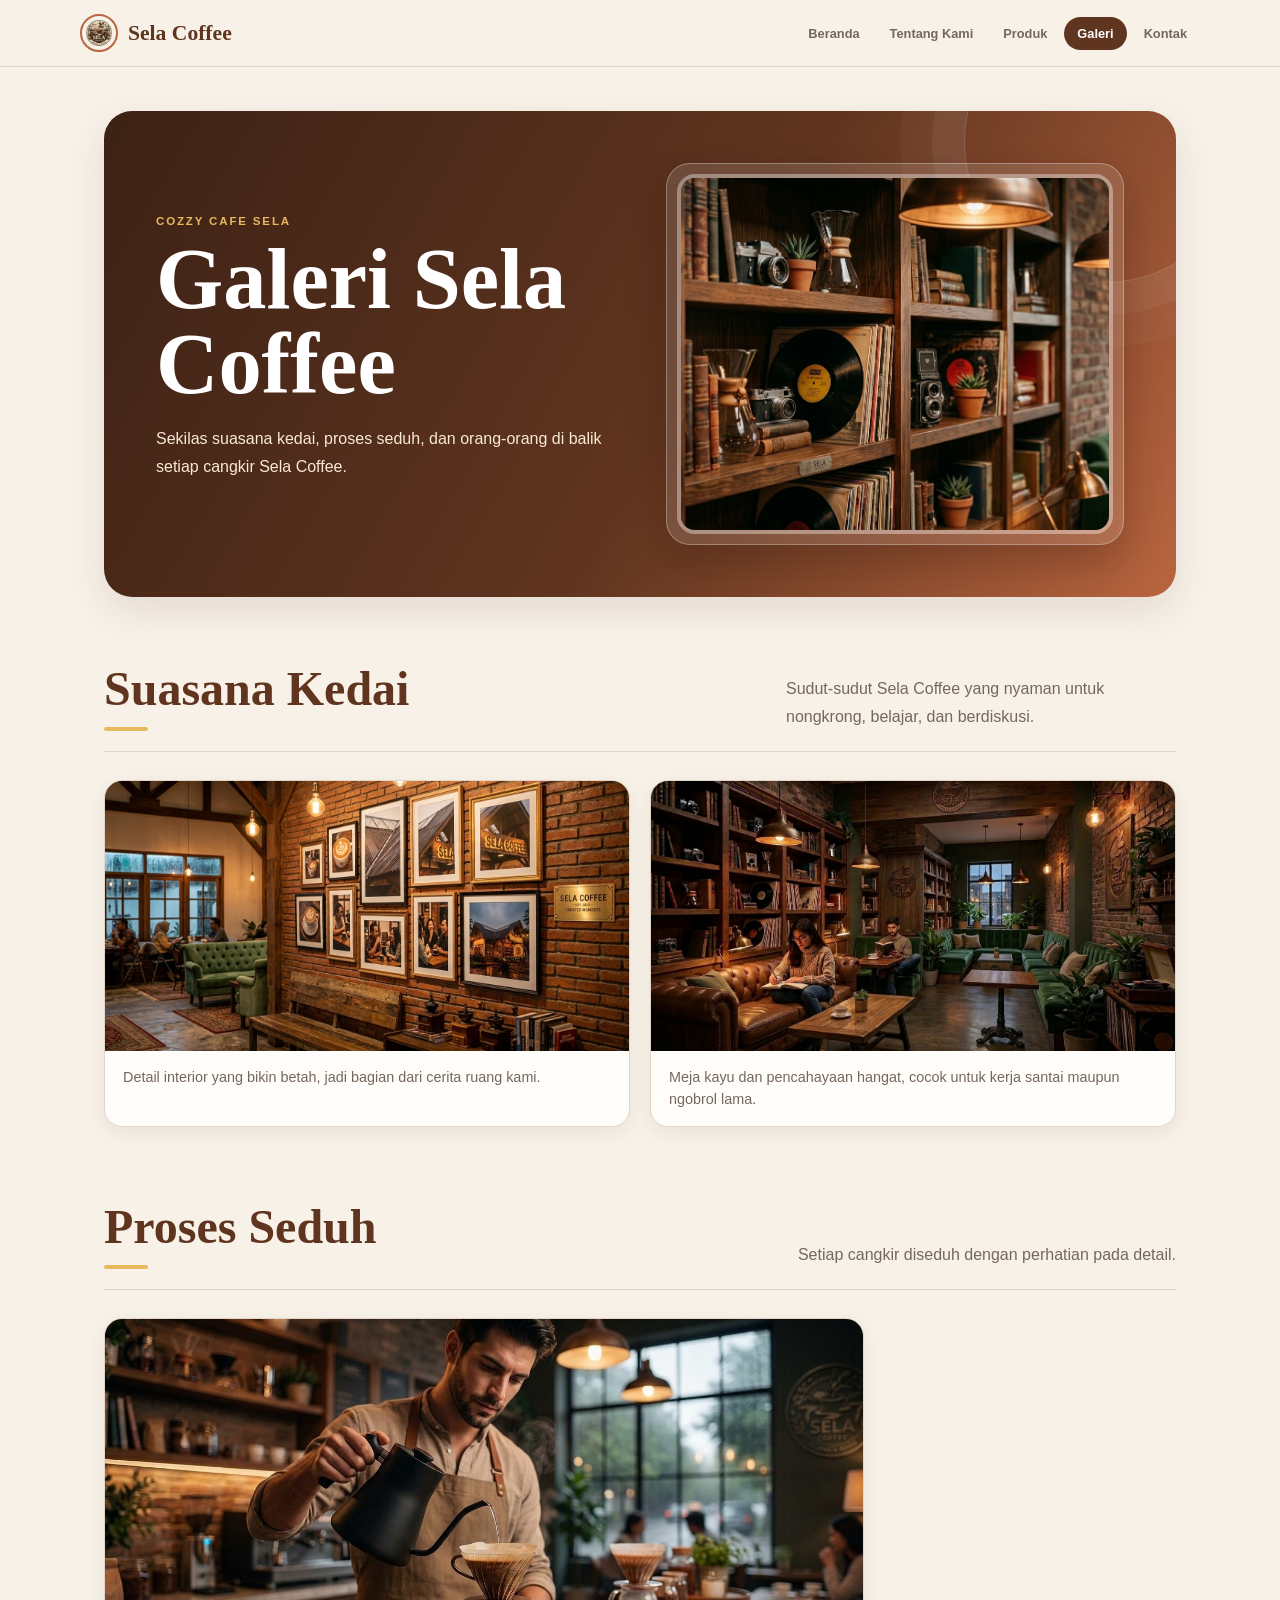
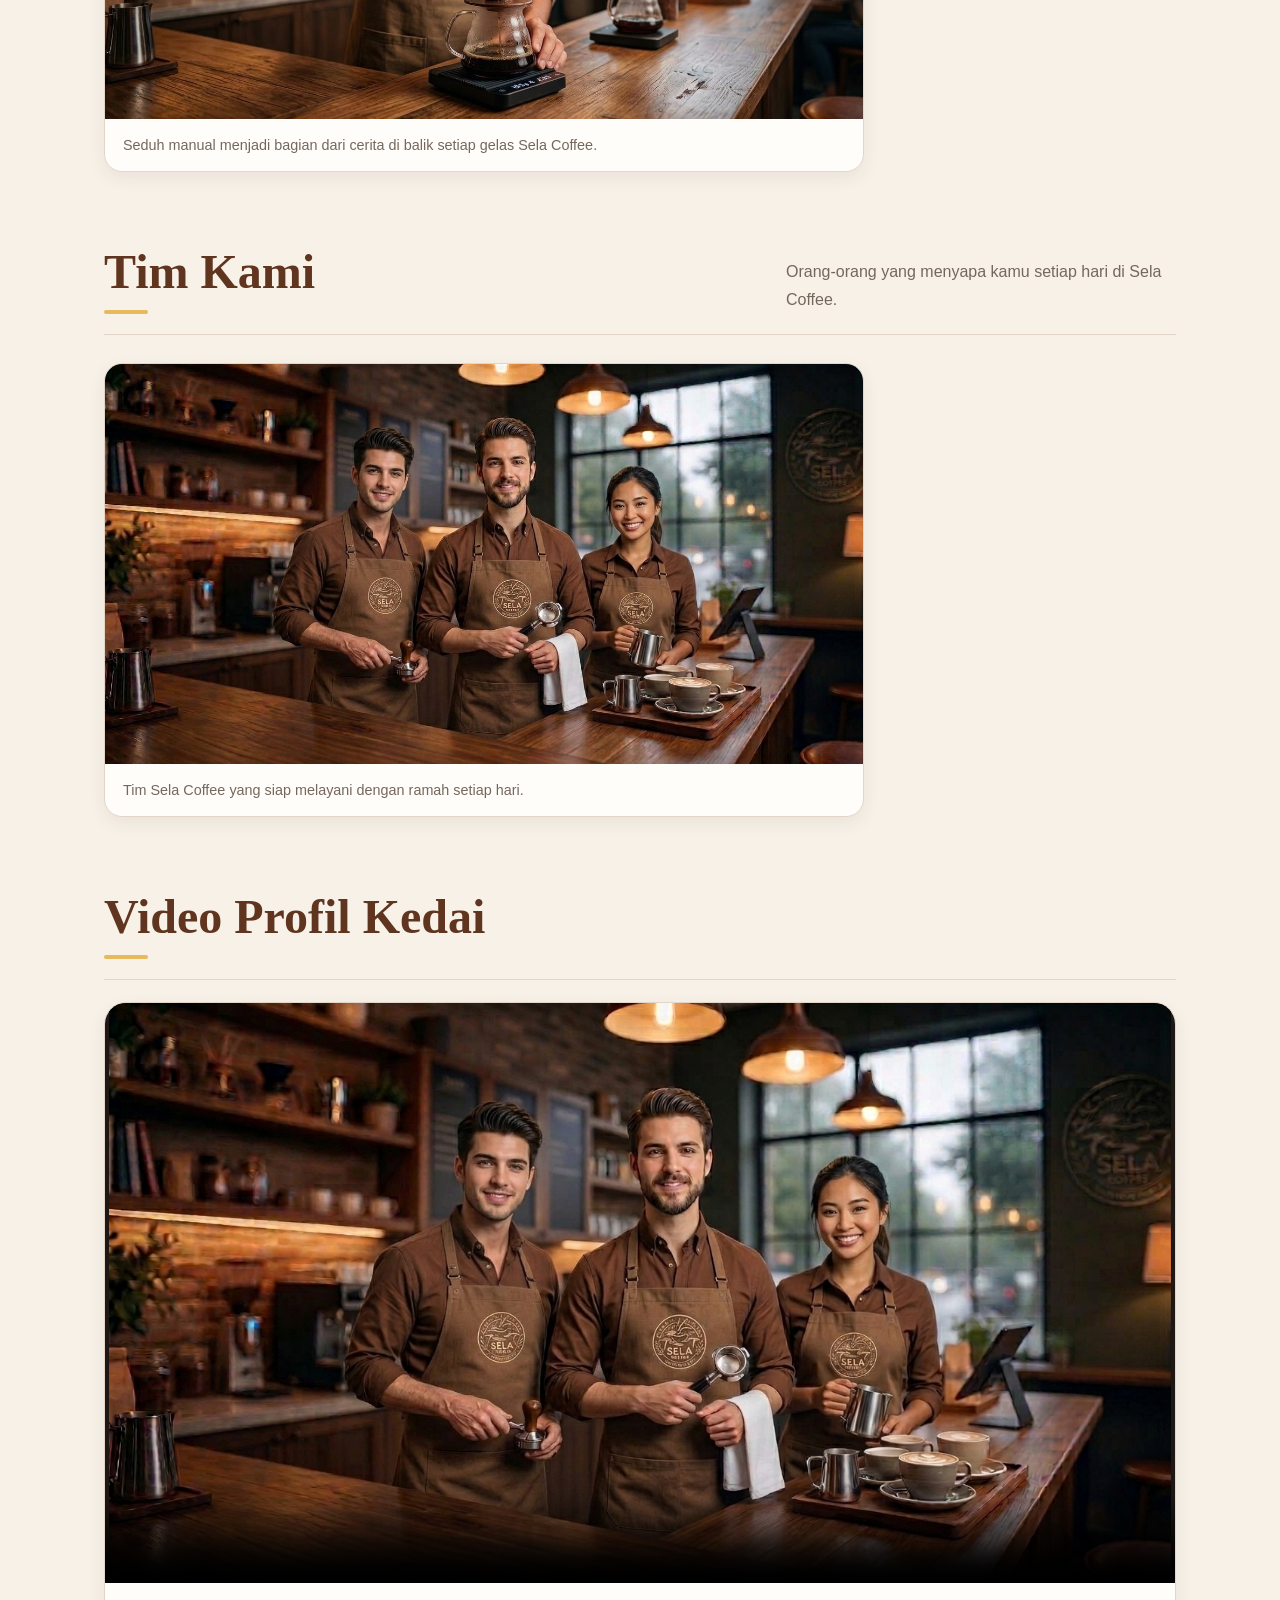
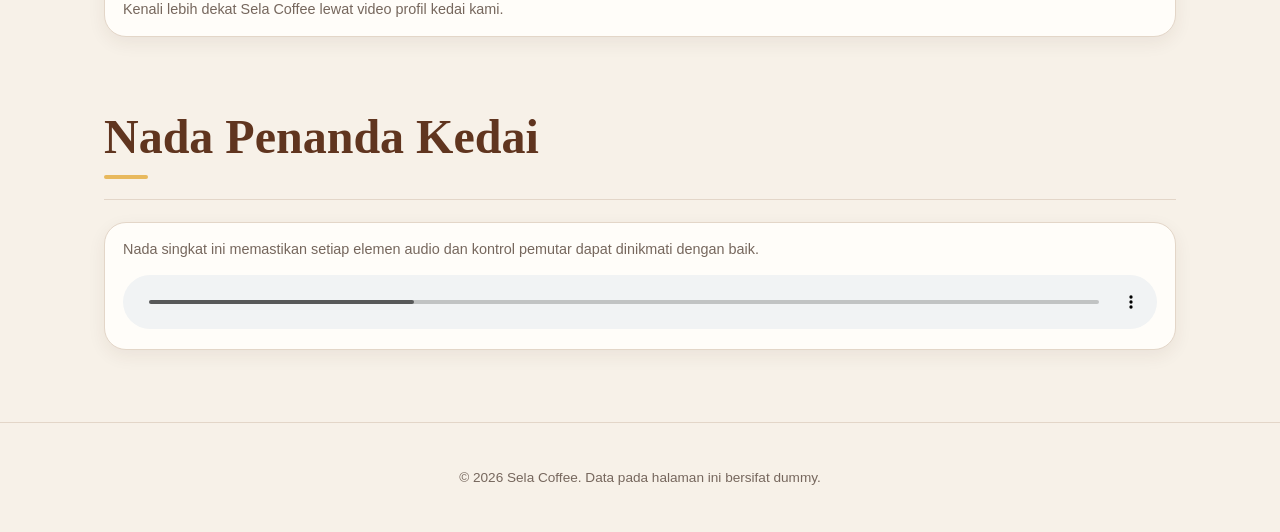
==== galeri.html @ e1cc1a6f "feat p03: Penambahan navigasi galeri, produk, pembenahan layout dan media" ====
<!doctype html>
<html lang="id">
  <head>
    <meta charset="utf-8" />
    <meta name="viewport" content="width=device-width, initial-scale=1" />
    <title>Galeri Sela Coffee - Website UMKM</title>
    <link rel="stylesheet" href="css/style.css" />
  </head>
  <body>
    <a class="skip-link" href="#konten">Lewati ke konten utama</a>
    <header class="site-header">
      <nav class="nav" aria-label="Navigasi utama">
        <a class="brand" href="index.html">
          <img class="brand-mark" src="asset/gambar/LogoSela.png" alt="Logo Sela Coffee" width="34" height="34" />
          Sela Coffee
        </a>
        <ul class="nav-list">
          <li><a href="index.html">Beranda</a></li>
          <li><a href="tentang.html">Tentang Kami</a></li>
          <li><a href="produk.html">Produk</a></li>
          <li><a class="active" aria-current="page" href="galeri.html">Galeri</a></li>
          <li><a href="index.html#kontak">Kontak</a></li>
        </ul>
      </nav>
    </header>

    <main id="konten" class="page">
      <section class="about-hero gallery-hero" aria-labelledby="galeri-hero-title">
        <div class="about-copy">
          <span class="eyebrow">Cozzy Cafe Sela</span>
          <h1 id="galeri-hero-title">Galeri Sela Coffee</h1>
          <p class="about-desc">
            Sekilas suasana kedai, proses seduh, dan orang-orang di balik setiap cangkir Sela Coffee.
          </p>
        </div>
        <div class="about-img-wrapper">
          <img src="asset/gambar/foto rak.jpg" alt="Rak buku dengan potret aesthetic di sudut kedai Sela Coffee" class="about-img" />
        </div>
      </section>

      <section class="section gallery-section" aria-labelledby="suasana-title">
        <div class="section-head">
          <h2 id="suasana-title">Suasana Kedai</h2>
          <p>Sudut-sudut Sela Coffee yang nyaman untuk nongkrong, belajar, dan berdiskusi.</p>
        </div>
        <div class="gallery-grid">
          <figure class="media-card">
            <img src="asset/gambar/hiasann dinding.jpg" alt="Hiasan dinding di area duduk Sela Coffee" />
            <figcaption>Detail interior yang bikin betah, jadi bagian dari cerita ruang kami.</figcaption>
          </figure>
          <figure class="media-card">
            <img src="asset/gambar/suasana1.jpg" alt="Suasana interior kedai Sela Coffee dengan meja kayu dan pencahayaan hangat" />
            <figcaption>Meja kayu dan pencahayaan hangat, cocok untuk kerja santai maupun ngobrol lama.</figcaption>
          </figure>
        </div>
      </section>

      <section class="section gallery-section" aria-labelledby="proses-title">
        <div class="section-head">
          <h2 id="proses-title">Proses Seduh</h2>
          <p>Setiap cangkir diseduh dengan perhatian pada detail.</p>
        </div>
        <div class="gallery-grid single-feature">
          <figure class="media-card">
            <img src="asset/gambar/foto seduh.jpg" alt="Barista menuang air panas ke dripper kopi" />
            <figcaption>Seduh manual menjadi bagian dari cerita di balik setiap gelas Sela Coffee.</figcaption>
          </figure>
        </div>
      </section>

      <section class="section gallery-section" aria-labelledby="tim-title">
        <div class="section-head">
          <h2 id="tim-title">Tim Kami</h2>
          <p>Orang-orang yang menyapa kamu setiap hari di Sela Coffee.</p>
        </div>
        <div class="gallery-grid single-feature">
          <figure class="media-card">
            <img src="asset/gambar/crew.jpg" alt="Tim barista dan staf Sela Coffee berfoto bersama di depan kedai" />
            <figcaption>Tim Sela Coffee yang siap melayani dengan ramah setiap hari.</figcaption>
          </figure>
        </div>
      </section>

      <section class="section gallery-section media-section" aria-labelledby="video-title">
        <div class="section-head">
          <h2 id="video-title">Video Profil Kedai</h2>
        </div>
        <div class="video-wrap">
          <video controls poster="asset/gambar/crew.jpg" aria-describedby="video-note">
            <source src="asset/video/sela-video.mp4" type="video/mp4" />
            Browser Anda tidak mendukung pemutar video. Silakan unduh video profil kedai melalui tautan WhatsApp kami.
          </video>
          <p id="video-note" class="video-caption">Kenali lebih dekat Sela Coffee lewat video profil kedai kami.</p>
        </div>
      </section>

      <section class="section gallery-section media-section" aria-labelledby="audio-title">
        <div class="section-head">
          <h2 id="audio-title">Nada Penanda Kedai</h2>
        </div>
        <div class="video-wrap">
          <p id="audio-note" class="video-caption audio-caption">
            Nada singkat ini memastikan setiap elemen audio dan kontrol pemutar dapat dinikmati dengan baik.
          </p>
          <audio controls aria-describedby="audio-note" class="audio-player" src="asset/audio/sela-coffee.mp3">
            Browser Anda tidak mendukung pemutar audio.
          </audio>
        </div>
      </section>
    </main>

    <footer class="site-footer">
      <p>&copy; 2026 Sela Coffee. Data pada halaman ini bersifat dummy.</p>
    </footer>

    <script src="js/script.js"></script>
  </body>
</html>
---- css/style.css ----
/* Sela Coffee - visual system */
* { box-sizing: border-box; }

:root {
  --ink: #2c211b;
  --muted: #76675d;
  --paper: #f7f1e8;
  --paper-deep: #ede1d2;
  --surface: #fffdf9;
  --coffee: #60351f;
  --coffee-dark: #3c2115;
  --terracotta: #b9653f;
  --gold: #e8b95d;
  --line: #e3d6c8;
  --shadow: 0 14px 36px rgba(75, 43, 25, .1);
  --shadow-soft: 0 6px 18px rgba(75, 43, 25, .07);
  --serif: Georgia, "Times New Roman", serif;
  --sans: "Trebuchet MS", Arial, sans-serif;
  --radius: 18px;
}

html { scroll-behavior: smooth; }
body { margin: 0; color: var(--ink); background: var(--paper); font-family: var(--serif); }
img, video { display: block; max-width: 100%; height: auto; }
a { color: inherit; }

.skip-link { position: absolute; top: -60px; left: 16px; z-index: 100; padding: 12px 18px; color: #fff; background: var(--coffee-dark); border-radius: 8px; font: 700 .85rem var(--sans); text-decoration: none; }
.skip-link:focus { top: 16px; }
a:focus-visible, button:focus-visible { outline: 3px solid var(--gold); outline-offset: 3px; }

.site-header { position: sticky; top: 0; z-index: 50; padding: 14px 32px; background: rgba(247, 241, 232, .92); border-bottom: 1px solid var(--line); backdrop-filter: blur(12px); }
.nav { display: flex; align-items: center; justify-content: space-between; gap: 24px; max-width: 1120px; margin: auto; }
.brand { display: flex; align-items: center; gap: 10px; color: var(--coffee); font: 700 1.35rem var(--serif); text-decoration: none; }
.brand-mark { width: 38px; height: 38px; object-fit: cover; border: 2px solid var(--terracotta); border-radius: 50%; }
.nav ul { display: flex; flex-wrap: wrap; gap: 4px; margin: 0; padding: 0; list-style: none; }
.nav a:not(.brand) { display: inline-block; padding: 9px 13px; color: var(--muted); border-radius: 999px; font: 700 .8rem var(--sans); text-decoration: none; transition: .2s ease; }
.nav a:not(.brand):hover, .nav a:not(.brand)[aria-current="page"], .nav a:not(.brand).active { color: #fff; background: var(--coffee); }

main, .page { max-width: 1120px; margin: auto; padding: 28px 24px 72px; }
.hero { display: grid; grid-template-columns: minmax(0, .9fr) minmax(360px, 1.1fr); grid-template-rows: auto auto auto auto; column-gap: 48px; align-items: center; position: relative; overflow: hidden; padding: 58px 64px; color: #fff; background: linear-gradient(120deg, var(--coffee-dark), var(--coffee) 55%, var(--terracotta)); border-radius: 0 0 28px 28px; box-shadow: var(--shadow); }
.hero::after { content: ""; position: absolute; right: -80px; bottom: -130px; width: 340px; height: 340px; border: 1px solid rgba(255,255,255,.18); border-radius: 50%; box-shadow: 0 0 0 38px rgba(255,255,255,.04), 0 0 0 76px rgba(255,255,255,.03); }
.hero > * { position: relative; z-index: 1; }
.hero .eyebrow { grid-column: 1; grid-row: 1; }
.hero h1 { grid-column: 1; grid-row: 2; }
.hero > p:not(.eyebrow) { grid-column: 1; grid-row: 3; }
.hero > button { grid-column: 1; grid-row: 4; justify-self: start; }
.hero .about-img-wrapper { grid-column: 2; grid-row: 1 / span 4; margin: 0; padding: 10px; background: rgba(255,255,255,.13); border: 1px solid rgba(255,255,255,.3); border-radius: 24px; box-shadow: 0 18px 38px rgba(35, 17, 9, .22); transform: rotate(1.5deg); }
.hero h1, .page h1 { margin: 8px 0 18px; font-size: clamp(2.8rem, 7vw, 5.4rem); line-height: .98; }
.hero p:not(.eyebrow) { max-width: 510px; margin: 0 0 28px; color: #f9e9d5; font: 1.08rem/1.65 var(--sans); }
.eyebrow { margin: 0 0 10px; color: var(--gold); letter-spacing: .16em; text-transform: uppercase; font: 700 .72rem var(--sans); }
.eyebrow.dark { color: var(--terracotta); }
button { padding: 12px 19px; color: var(--coffee-dark); background: var(--gold); border: 0; border-radius: 999px; font: 700 .85rem var(--sans); cursor: pointer; transition: transform .2s, box-shadow .2s; }
button:hover { transform: translateY(-2px); box-shadow: 0 8px 18px rgba(232,185,93,.3); }
.about-img-wrapper { margin-top: 34px; }
.about-img { width: min(100%, 620px); height: 310px; object-fit: cover; border: 4px solid rgba(255,255,255,.35); border-radius: var(--radius); box-shadow: var(--shadow); }

.about-hero { display: grid; grid-template-columns: 1fr 1fr; align-items: center; gap: 52px; padding: 44px 0 58px; border-bottom: 1px solid var(--line); }
.about-hero h1 { color: var(--coffee); }
.about-desc, .section-head p { max-width: 62ch; color: var(--muted); font: 1rem/1.75 var(--sans); }
.about-hero .about-img-wrapper { margin: 0; }
.about-hero .about-img { width: 100%; height: 360px; }
.story-hero, .gallery-hero { position: relative; overflow: hidden; margin-top: 16px; padding: 52px; color: #fff; background: linear-gradient(120deg, var(--coffee-dark), var(--coffee) 55%, var(--terracotta)); border: 0; border-radius: 28px; box-shadow: var(--shadow); }
.story-hero::before, .gallery-hero::before { content: ""; position: absolute; top: -110px; right: -70px; width: 280px; height: 280px; border: 1px solid rgba(255,255,255,.18); border-radius: 50%; box-shadow: 0 0 0 32px rgba(255,255,255,.05), 0 0 0 64px rgba(255,255,255,.03); }
.story-hero > *, .gallery-hero > * { position: relative; z-index: 1; }
.story-hero h1, .gallery-hero h1 { color: #fff; }
.story-hero .about-desc, .gallery-hero .about-desc { color: #f9e9d5; }
.story-hero .about-img-wrapper, .gallery-hero .about-img-wrapper { padding: 10px; background: rgba(255,255,255,.13); border: 1px solid rgba(255,255,255,.3); border-radius: 24px; box-shadow: 0 18px 38px rgba(35, 17, 9, .22); }
.story-hero .about-img, .gallery-hero .about-img { border: 4px solid rgba(255,255,255,.35); }
.values-section { padding-top: 68px; }
.values-section .section-head { align-items: end; padding-bottom: 22px; border-bottom: 1px solid var(--line); }
.values-section .section-head h2 { max-width: 360px; }
.value-item { min-height: 218px; }

.section { padding: 64px 0 0; }
.section-head, .heading { display: flex; align-items: end; justify-content: space-between; gap: 30px; margin-bottom: 28px; }
.section-head h2, .heading h2, #profil-title { margin: 0; color: var(--coffee); font-size: clamp(2rem, 4vw, 3rem); line-height: 1; }
.section-head p, .intro { max-width: 390px; margin: 0; }
.values-grid, .contact-grid, .gallery-grid, .products, .product-grid, .menu-grid { display: grid; grid-template-columns: repeat(3, 1fr); gap: 20px; }
.value-item, .contact-item { padding: 26px; background: var(--surface); border: 1px solid var(--line); border-radius: var(--radius); box-shadow: var(--shadow-soft); }
.value-icon { width: 40px; height: 40px; margin-bottom: 15px; color: var(--terracotta); }
.value-item h3, .contact-item h3 { margin: 0 0 9px; color: var(--coffee); font-size: 1.15rem; }
.value-item p, .contact-item p { margin: 0; color: var(--muted); font: .9rem/1.6 var(--sans); }

#profil { display: grid; grid-template-columns: minmax(370px, 50%) 1fr; grid-template-rows: auto auto 1fr; gap: 22px 48px; align-items: start; padding: 82px 0 0; }
#profil-title { grid-column: 2; grid-row: 1; }
#profil .profile-image { grid-column: 1; grid-row: 1 / span 3; width: 100%; height: 500px; min-height: 0; object-fit: cover; border: 8px solid var(--surface); border-radius: 24px; box-shadow: var(--shadow); }
#profil > p { grid-column: 2; grid-row: 2; margin: 0; color: var(--muted); font: 1rem/1.75 var(--sans); }
#profil > ul { display: grid; gap: 10px; grid-column: 2; grid-row: 3; margin: 4px 0 0; padding: 0; list-style: none; }
#profil > ul li, .category-list li { padding: 14px 16px; color: var(--ink); background: var(--surface); border: 1px solid var(--line); border-radius: 12px; font: .9rem/1.5 var(--sans); }

.filters { display: flex; gap: 10px; margin-bottom: 22px; }
.filter { color: var(--muted); background: transparent; border: 1px solid var(--line); }
.filter:hover, .filter.active { color: #fff; background: var(--coffee); box-shadow: none; }
.menu-grid { grid-template-columns: repeat(4, 1fr); }
.card, .product-card, .media-card { overflow: hidden; margin: 0; background: var(--surface); border: 1px solid var(--line); border-radius: var(--radius); box-shadow: var(--shadow-soft); transition: transform .2s, box-shadow .2s; }
.card:hover, .product-card:hover, .media-card:hover { transform: translateY(-5px); box-shadow: var(--shadow); }
.card.is-hidden { display: none; }
.pic { position: relative; height: 190px; overflow: hidden; }
.pic img, .product-card img { width: 100%; height: 100%; object-fit: cover; }
.badge { position: absolute; top: 12px; left: 12px; z-index: 1; padding: 6px 9px; color: #fff; background: var(--terracotta); border-radius: 999px; font: 700 .68rem var(--sans); }
.card-body, .product-card figcaption { padding: 18px; }
.card-body { display: flex; flex-direction: column; justify-content: space-between; min-height: 138px; }
.card-body h3, .product-card h3 { margin: 0 0 7px; color: var(--coffee); font-size: 1.1rem; }
.card-body p, .product-card p { margin: 0; color: var(--muted); font: .83rem/1.5 var(--sans); }
.card-body b, .price, .price-cell { display: inline-block; margin-top: 16px; color: var(--terracotta); font: 700 .9rem var(--sans); }
.products, .product-grid { grid-template-columns: repeat(4, 1fr); }
.product-card img { height: 220px; }
.product-header { display: flex; align-items: baseline; justify-content: space-between; gap: 10px; }
.product-header .price { margin-top: 0; white-space: nowrap; }
.category-list { display: grid; gap: 12px; max-width: 700px; margin: 0; padding: 0; list-style: none; }
.menu-intro { align-items: stretch; }
.menu-intro .about-copy { display: flex; flex-direction: column; justify-content: center; }
.category-cards { display: grid; grid-template-columns: repeat(2, 1fr); gap: 16px; }
.category-card { overflow: hidden; margin: 0; background: var(--surface); border: 1px solid var(--line); border-radius: var(--radius); box-shadow: var(--shadow-soft); }
.category-card img { width: 100%; height: 150px; object-fit: cover; }
.category-card figcaption { padding: 15px 16px 17px; }
.category-card h3 { margin: 0 0 5px; color: var(--coffee); font-size: 1.05rem; }
.category-card p { margin: 0; color: var(--muted); font: .8rem/1.5 var(--sans); }

.contact-grid { margin-bottom: 40px; }
.contact-item a { color: var(--terracotta); font-weight: 700; text-decoration: none; border-bottom: 2px solid var(--gold); }
.aside-note { margin: 52px 0 0; padding: 28px 32px; background: var(--paper-deep); border-left: 5px solid var(--terracotta); border-radius: 0 var(--radius) var(--radius) 0; }
.aside-note h2 { margin: 0 0 9px; color: var(--coffee); font-size: 1.5rem; }
.aside-note p { margin: 0; color: var(--muted); font: 1rem/1.7 var(--sans); }

.table-wrap, .price-table-wrap { overflow-x: auto; border: 1px solid var(--line); border-radius: var(--radius); box-shadow: var(--shadow-soft); }
table { width: 100%; border-collapse: collapse; background: var(--surface); font: .9rem/1.5 var(--sans); }
caption { padding: 15px 18px; color: var(--muted); font-weight: 700; text-align: left; }
th, td { padding: 14px 18px; text-align: left; border-bottom: 1px solid var(--line); }
thead th { color: #fff; background: var(--coffee); }
tbody tr:last-child th, tbody tr:last-child td { border-bottom: 0; }
tbody tr:hover { background: var(--paper); }

.gallery-grid { grid-template-columns: repeat(2, 1fr); }
.gallery-section { padding-top: 68px; }
.gallery-section + .gallery-section { padding-top: 76px; }
.gallery-hero + .gallery-section { padding-top: 68px; }
.gallery-section .section-head { align-items: end; padding-bottom: 20px; border-bottom: 1px solid var(--line); }
.gallery-section .section-head h2 { position: relative; }
.gallery-section .section-head h2::after { content: ""; display: block; width: 44px; height: 4px; margin-top: 14px; background: var(--gold); border-radius: 999px; }
.single-feature { grid-template-columns: minmax(0, 760px); }
.single-feature .media-card img { height: 400px; }
.media-section .section-head { margin-bottom: 22px; }
.media-section .video-wrap { border-radius: 22px; }
.media-section audio { max-width: none; }
.media-card img, .media-card video { width: 100%; height: 270px; object-fit: cover; background: var(--paper-deep); }
.media-card figcaption, .video-caption { padding: 15px 18px; color: var(--muted); font: .9rem/1.55 var(--sans); }
.video-wrap { overflow: hidden; background: var(--surface); border: 1px solid var(--line); border-radius: var(--radius); box-shadow: var(--shadow-soft); }
.video-wrap video { width: 100%; max-height: 580px; background: #1f1713; }
.video-wrap .video-caption { margin: 0; }
.audio-caption { padding-bottom: 0; }
audio { display: block; width: calc(100% - 36px); max-width: 520px; margin: 15px 18px 20px; }
.site-footer { padding: 30px 20px; color: var(--muted); text-align: center; border-top: 1px solid var(--line); font: .85rem/1.6 var(--sans); }

@media (max-width: 820px) {
  .nav { flex-direction: column; }
  .hero { grid-template-columns: 1fr; grid-template-rows: auto; gap: 0; }
  .hero .eyebrow, .hero h1, .hero > p:not(.eyebrow), .hero > button, .hero .about-img-wrapper { grid-column: 1; grid-row: auto; }
  .hero .about-img-wrapper { margin-top: 34px; }
  .about-hero { grid-template-columns: 1fr; gap: 28px; }
  .story-hero, .gallery-hero { padding: 34px; }
  .about-hero .about-img { height: 300px; }
  .menu-grid, .products, .product-grid { grid-template-columns: repeat(2, 1fr); }
  .values-grid, .contact-grid { grid-template-columns: repeat(2, 1fr); }
  #profil { grid-template-columns: 1fr; gap: 20px; }
  #profil-title, #profil > p, #profil > ul { grid-column: 1; }
  #profil-title { grid-row: 2; }
  #profil > p { grid-row: 3; }
  #profil > ul { grid-row: 4; }
  #profil .profile-image { grid-column: 1; grid-row: 1; height: 360px; }
}
@media (max-width: 560px) {
  .site-header { padding: 13px 16px; }
  .nav ul { justify-content: center; }
  .nav a:not(.brand) { padding: 8px 9px; font-size: .74rem; }
  main, .page { padding: 16px 16px 52px; }
  .hero { margin: 0 -16px; padding: 54px 26px; border-radius: 0 0 22px 22px; }
  .hero h1, .page h1 { font-size: clamp(2.45rem, 13vw, 3.8rem); }
  .section { padding-top: 50px; }
  .section-head, .heading { align-items: start; flex-direction: column; gap: 12px; }
  .story-hero, .gallery-hero { margin-top: 8px; padding: 26px 20px 24px; border-radius: 22px; }
  .menu-grid, .products, .product-grid, .values-grid, .contact-grid, .gallery-grid { grid-template-columns: 1fr; }
  #profil .profile-image, .about-hero .about-img { height: 300px; }
  .category-cards { grid-template-columns: 1fr; }
  .single-feature .media-card img { height: 280px; }
  .pic { height: 220px; }
}
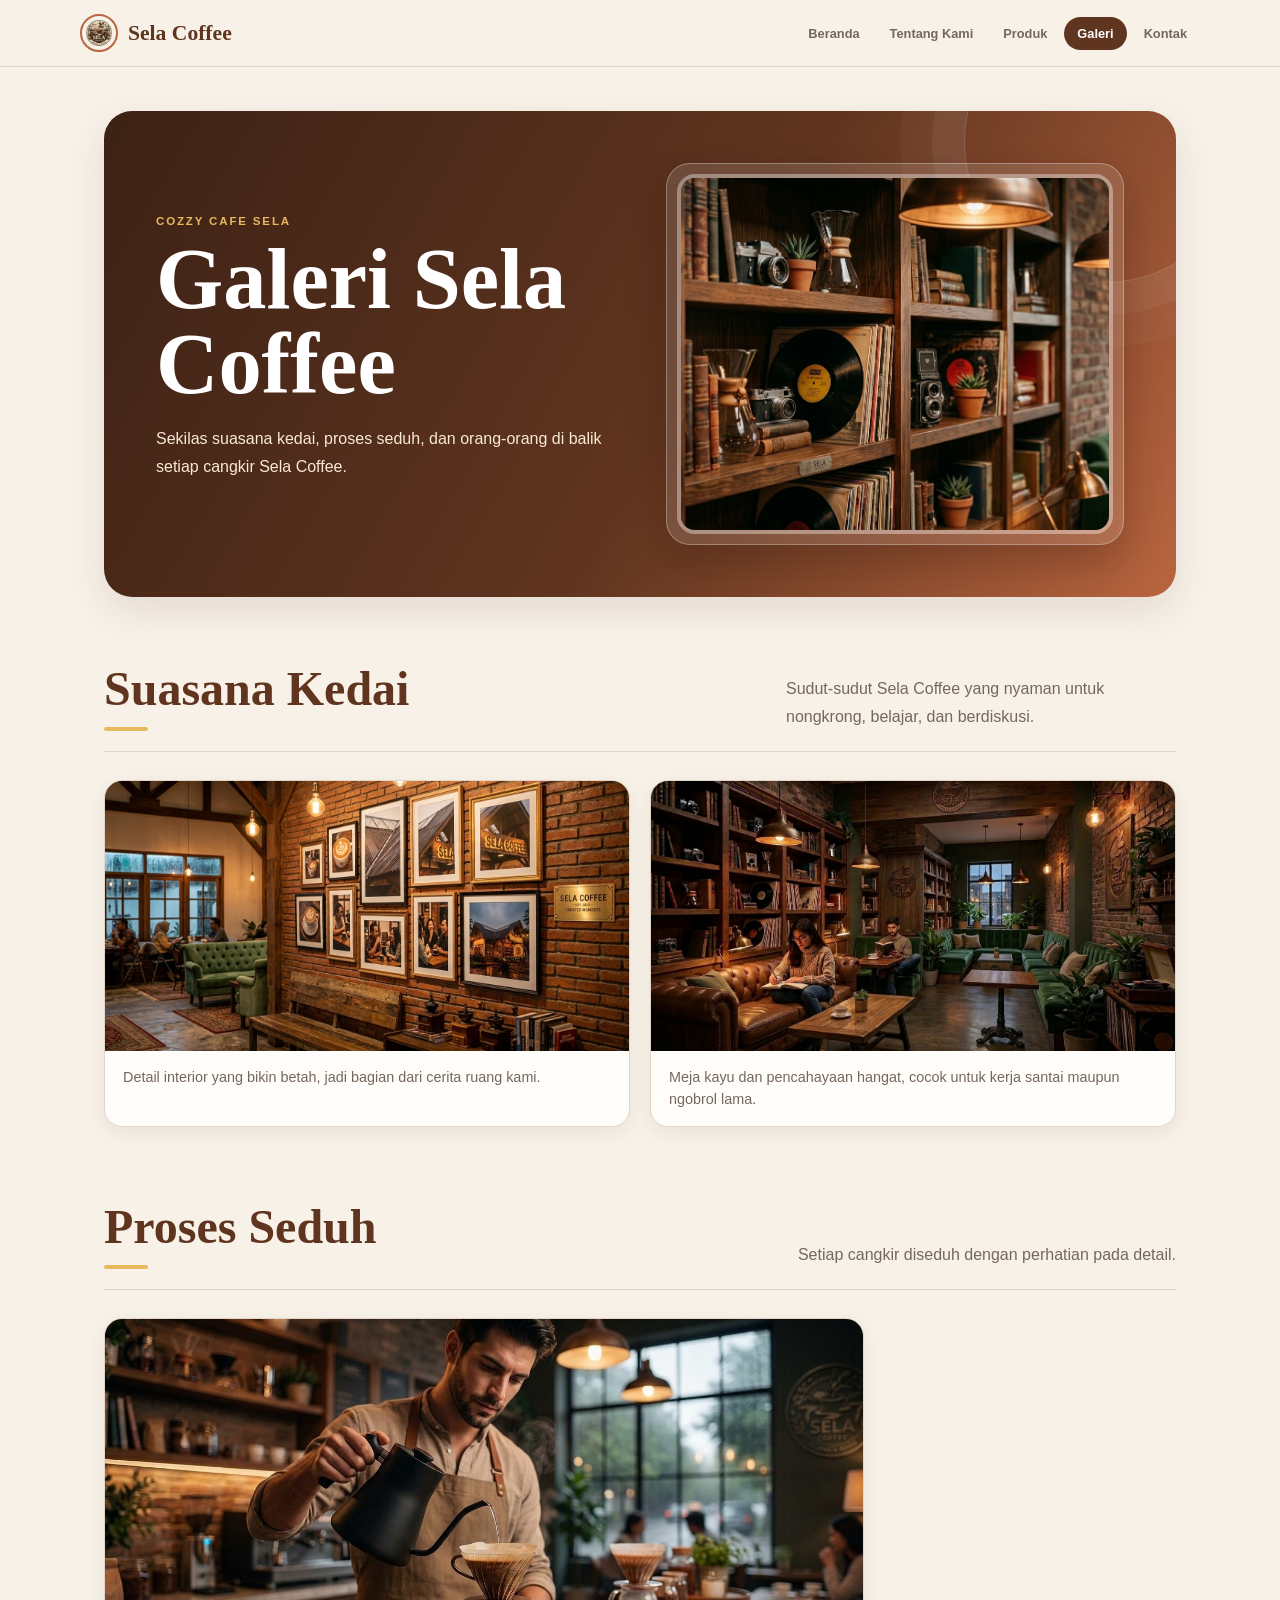
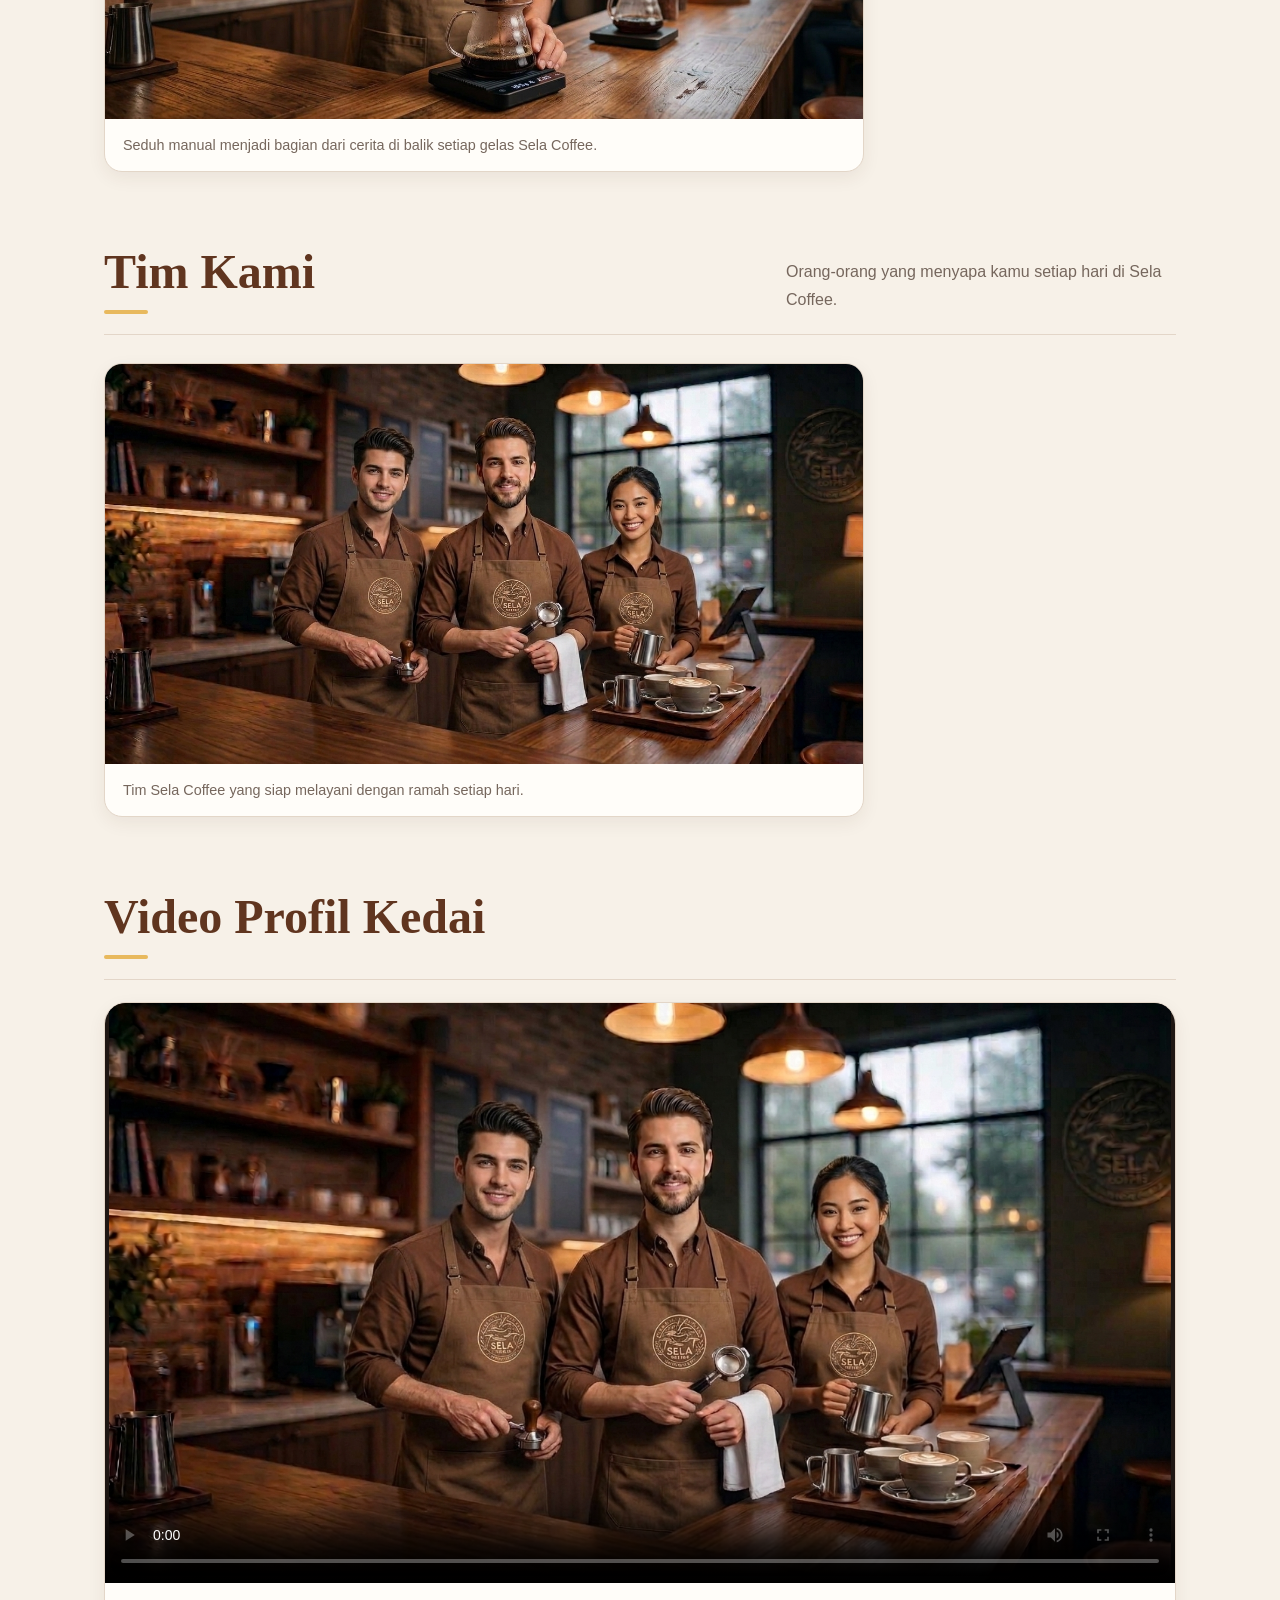
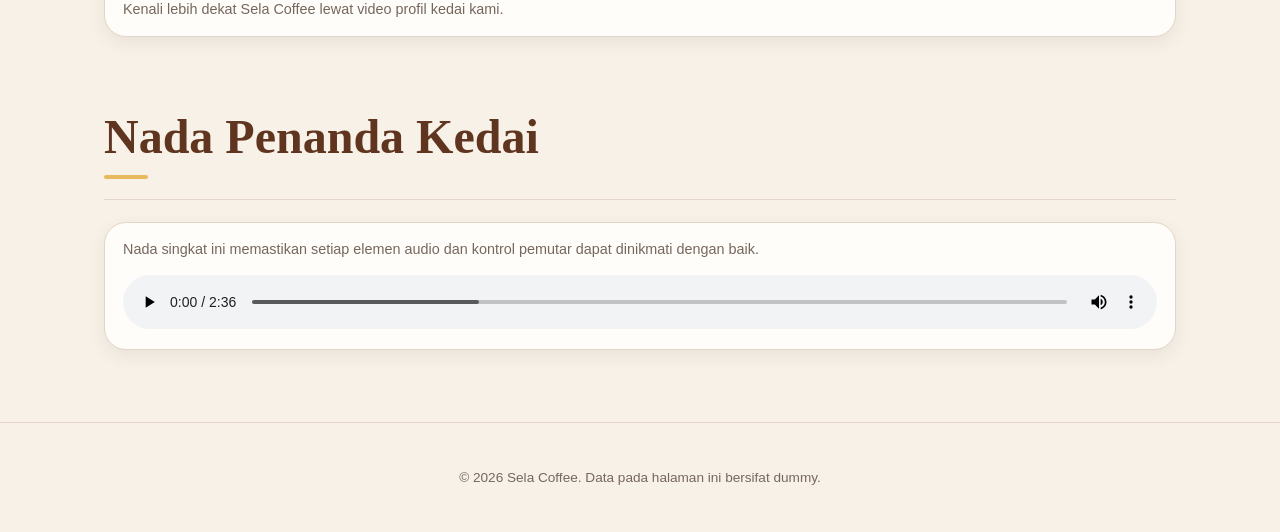
==== commit c1e47bcd: "feat P04: Penambahan navigasi KONTAK dan penambahan form.js" ====
--- a/galeri.html
+++ b/galeri.html
@@ -19,7 +19,7 @@
           <li><a href="tentang.html">Tentang Kami</a></li>
           <li><a href="produk.html">Produk</a></li>
           <li><a class="active" aria-current="page" href="galeri.html">Galeri</a></li>
-          <li><a href="index.html#kontak">Kontak</a></li>
+          <li><a href="kontak.html">Kontak</a></li>
         </ul>
       </nav>
     </header>
--- a/css/style.css
+++ b/css/style.css
@@ -59,13 +59,13 @@
 .about-desc, .section-head p { max-width: 62ch; color: var(--muted); font: 1rem/1.75 var(--sans); }
 .about-hero .about-img-wrapper { margin: 0; }
 .about-hero .about-img { width: 100%; height: 360px; }
-.story-hero, .gallery-hero { position: relative; overflow: hidden; margin-top: 16px; padding: 52px; color: #fff; background: linear-gradient(120deg, var(--coffee-dark), var(--coffee) 55%, var(--terracotta)); border: 0; border-radius: 28px; box-shadow: var(--shadow); }
-.story-hero::before, .gallery-hero::before { content: ""; position: absolute; top: -110px; right: -70px; width: 280px; height: 280px; border: 1px solid rgba(255,255,255,.18); border-radius: 50%; box-shadow: 0 0 0 32px rgba(255,255,255,.05), 0 0 0 64px rgba(255,255,255,.03); }
-.story-hero > *, .gallery-hero > * { position: relative; z-index: 1; }
-.story-hero h1, .gallery-hero h1 { color: #fff; }
-.story-hero .about-desc, .gallery-hero .about-desc { color: #f9e9d5; }
-.story-hero .about-img-wrapper, .gallery-hero .about-img-wrapper { padding: 10px; background: rgba(255,255,255,.13); border: 1px solid rgba(255,255,255,.3); border-radius: 24px; box-shadow: 0 18px 38px rgba(35, 17, 9, .22); }
-.story-hero .about-img, .gallery-hero .about-img { border: 4px solid rgba(255,255,255,.35); }
+.story-hero, .gallery-hero, .contact-hero { position: relative; overflow: hidden; margin-top: 16px; padding: 52px; color: #fff; background: linear-gradient(120deg, var(--coffee-dark), var(--coffee) 55%, var(--terracotta)); border: 0; border-radius: 28px; box-shadow: var(--shadow); }
+.story-hero::before, .gallery-hero::before, .contact-hero::before { content: ""; position: absolute; top: -110px; right: -70px; width: 280px; height: 280px; border: 1px solid rgba(255,255,255,.18); border-radius: 50%; box-shadow: 0 0 0 32px rgba(255,255,255,.05), 0 0 0 64px rgba(255,255,255,.03); }
+.story-hero > *, .gallery-hero > *, .contact-hero > * { position: relative; z-index: 1; }
+.story-hero h1, .gallery-hero h1, .contact-hero h1 { color: #fff; }
+.story-hero .about-desc, .gallery-hero .about-desc, .contact-hero .about-desc { color: #f9e9d5; }
+.story-hero .about-img-wrapper, .gallery-hero .about-img-wrapper, .contact-hero .about-img-wrapper { padding: 10px; background: rgba(255,255,255,.13); border: 1px solid rgba(255,255,255,.3); border-radius: 24px; box-shadow: 0 18px 38px rgba(35, 17, 9, .22); }
+.story-hero .about-img, .gallery-hero .about-img, .contact-hero .about-img { border: 4px solid rgba(255,255,255,.35); }
 .values-section { padding-top: 68px; }
 .values-section .section-head { align-items: end; padding-bottom: 22px; border-bottom: 1px solid var(--line); }
 .values-section .section-head h2 { max-width: 360px; }
@@ -119,6 +119,32 @@
 
 .contact-grid { margin-bottom: 40px; }
 .contact-item a { color: var(--terracotta); font-weight: 700; text-decoration: none; border-bottom: 2px solid var(--gold); }
+.contact-layout { display: grid; grid-template-columns: minmax(0, 1.6fr) minmax(260px, .8fr); align-items: start; gap: 22px; }
+.form-card, .side-card { padding: 24px; background: var(--surface); border: 1px solid var(--line); border-radius: var(--radius); box-shadow: var(--shadow-soft); }
+.form-card { display: grid; grid-template-columns: repeat(2, minmax(0, 1fr)); gap: 18px 16px; }
+.form-note, .field-full { grid-column: 1 / -1; }
+.form-note { margin: 0; padding: 12px 14px; color: var(--muted); background: var(--paper); border-left: 3px solid var(--gold); font: .85rem/1.5 var(--sans); }
+.field { min-width: 0; }
+.field label, .field-full legend { display: block; margin-bottom: 7px; color: var(--coffee); font: 700 .85rem/1.4 var(--sans); }
+.field input, .field select, .field textarea { width: 100%; min-height: 44px; padding: 10px 12px; color: var(--ink); background: #fff; border: 1px solid var(--line); border-radius: 9px; font: .9rem/1.5 var(--sans); }
+.field textarea { min-height: 130px; resize: vertical; }
+.field input:focus, .field select:focus, .field textarea:focus { outline: 3px solid rgba(232,185,93,.35); border-color: var(--terracotta); }
+.help-text { margin: 6px 0 0; color: var(--muted); font: .78rem/1.5 var(--sans); }
+fieldset.field-full { min-width: 0; margin: 0; padding: 0; border: 0; }
+.choice-group { display: grid; grid-template-columns: repeat(2, minmax(0, 1fr)); gap: 8px; }
+.choice { display: flex; align-items: flex-start; gap: 9px; min-width: 0; padding: 10px 12px; background: var(--paper); border: 1px solid var(--line); border-radius: 9px; }
+.choice input { flex: 0 0 auto; width: 16px; height: 16px; margin: 2px 0 0; accent-color: var(--terracotta); }
+.choice label { margin: 0; color: var(--ink); font: .82rem/1.45 var(--sans); }
+.form-card button { grid-column: 1 / -1; justify-self: start; min-width: 180px; }
+.contact-side { display: grid; gap: 16px; }
+.side-card h3 { margin: 0 0 16px; color: var(--coffee); font-size: 1.2rem; }
+.side-list { display: grid; gap: 15px; margin: 0; }
+.side-item { padding-bottom: 14px; border-bottom: 1px solid var(--line); }
+.side-item:last-child { padding-bottom: 0; border-bottom: 0; }
+.side-item dt { margin-bottom: 5px; color: var(--muted); font: 700 .75rem var(--sans); text-transform: uppercase; }
+.side-item dd { margin: 0; color: var(--ink); font: .9rem/1.55 var(--sans); }
+.side-item a { color: var(--terracotta); font-weight: 700; text-decoration: underline; text-decoration-color: var(--gold); text-underline-offset: 3px; }
+#preview-form { overflow-x: auto; margin: 0; padding: 14px; color: var(--muted); white-space: pre-wrap; overflow-wrap: anywhere; background: var(--paper); border: 1px solid var(--line); border-radius: 9px; font: .8rem/1.55 var(--sans); }
 .aside-note { margin: 52px 0 0; padding: 28px 32px; background: var(--paper-deep); border-left: 5px solid var(--terracotta); border-radius: 0 var(--radius) var(--radius) 0; }
 .aside-note h2 { margin: 0 0 9px; color: var(--coffee); font-size: 1.5rem; }
 .aside-note p { margin: 0; color: var(--muted); font: 1rem/1.7 var(--sans); }
@@ -158,7 +184,8 @@
   .hero .eyebrow, .hero h1, .hero > p:not(.eyebrow), .hero > button, .hero .about-img-wrapper { grid-column: 1; grid-row: auto; }
   .hero .about-img-wrapper { margin-top: 34px; }
   .about-hero { grid-template-columns: 1fr; gap: 28px; }
-  .story-hero, .gallery-hero { padding: 34px; }
+  .story-hero, .gallery-hero, .contact-hero { padding: 34px; }
+  .contact-layout { grid-template-columns: 1fr; }
   .about-hero .about-img { height: 300px; }
   .menu-grid, .products, .product-grid { grid-template-columns: repeat(2, 1fr); }
   .values-grid, .contact-grid { grid-template-columns: repeat(2, 1fr); }
@@ -178,10 +205,13 @@
   .hero h1, .page h1 { font-size: clamp(2.45rem, 13vw, 3.8rem); }
   .section { padding-top: 50px; }
   .section-head, .heading { align-items: start; flex-direction: column; gap: 12px; }
-  .story-hero, .gallery-hero { margin-top: 8px; padding: 26px 20px 24px; border-radius: 22px; }
+  .story-hero, .gallery-hero, .contact-hero { margin-top: 8px; padding: 26px 20px 24px; border-radius: 22px; }
   .menu-grid, .products, .product-grid, .values-grid, .contact-grid, .gallery-grid { grid-template-columns: 1fr; }
   #profil .profile-image, .about-hero .about-img { height: 300px; }
   .category-cards { grid-template-columns: 1fr; }
   .single-feature .media-card img { height: 280px; }
   .pic { height: 220px; }
+  .form-card { grid-template-columns: 1fr; padding: 18px; }
+  .field-full, .form-note, .form-card button { grid-column: 1; }
+  .choice-group { grid-template-columns: 1fr; }
 }
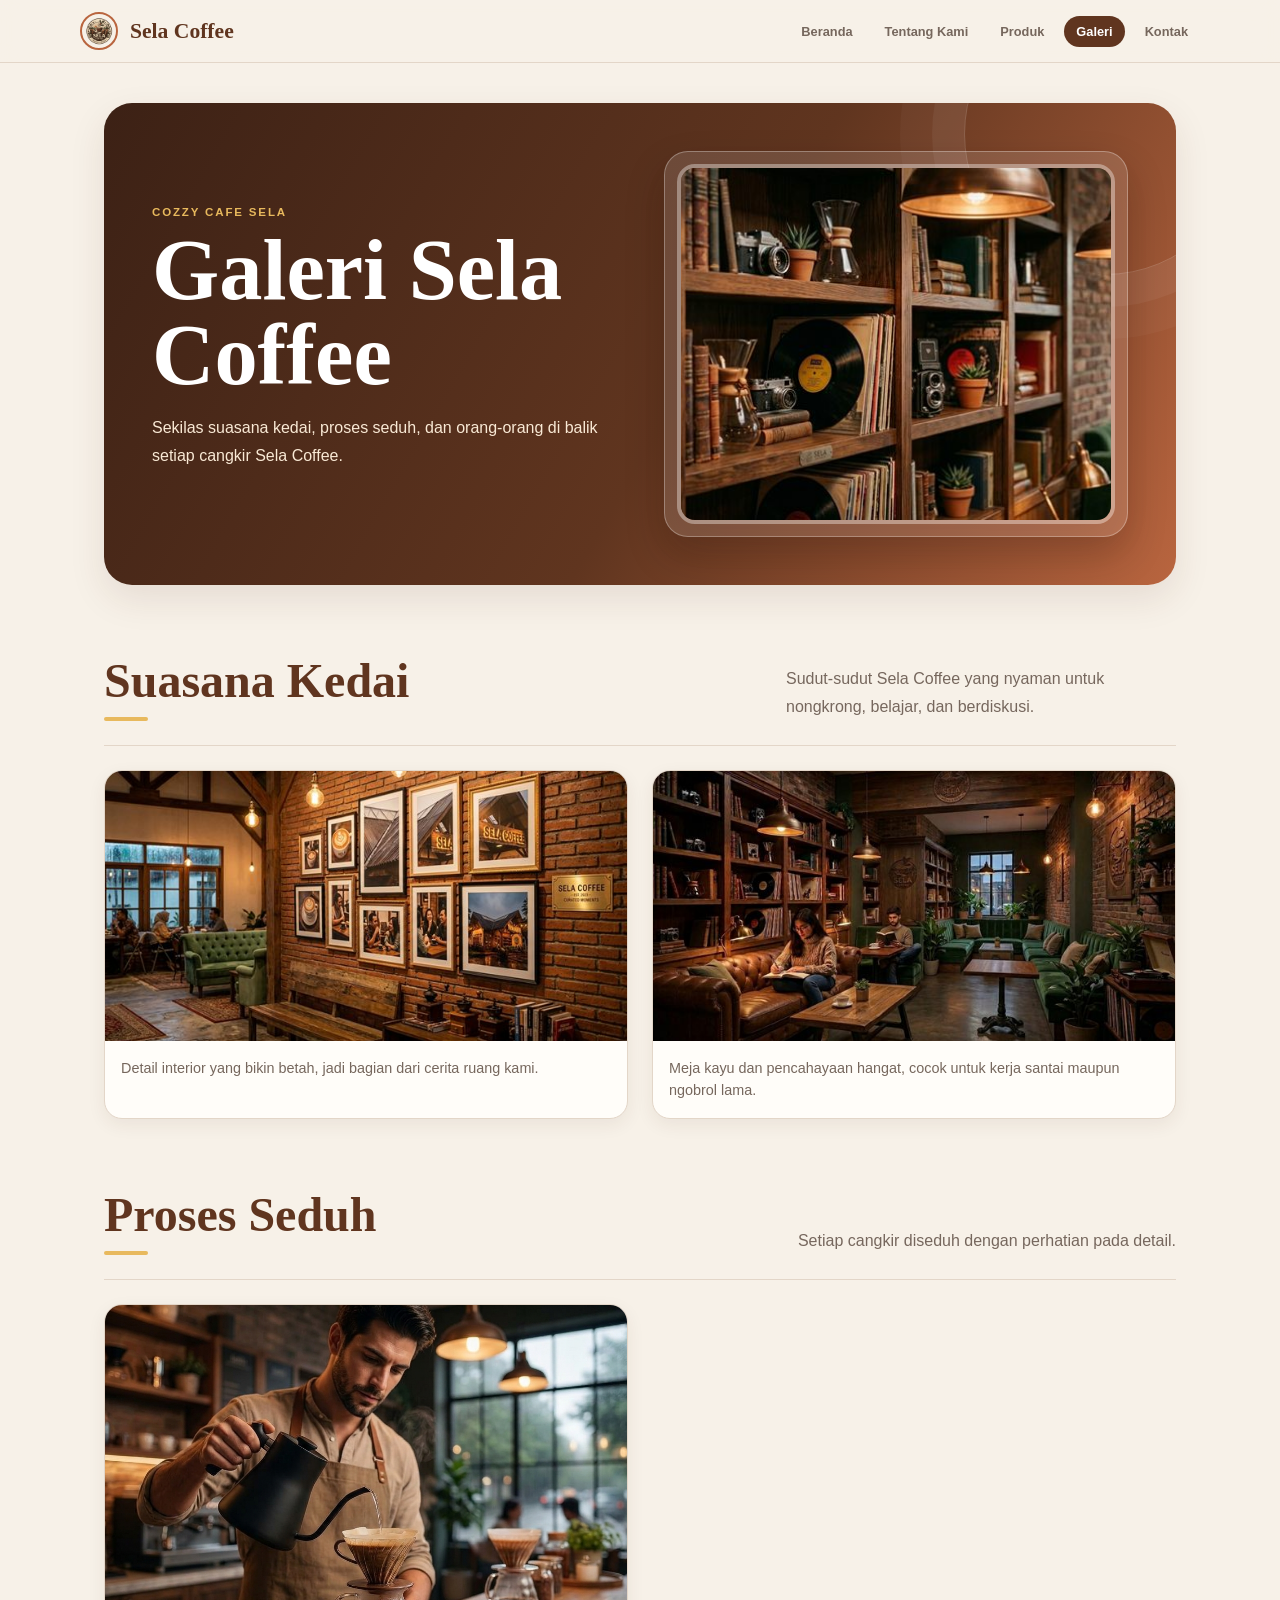
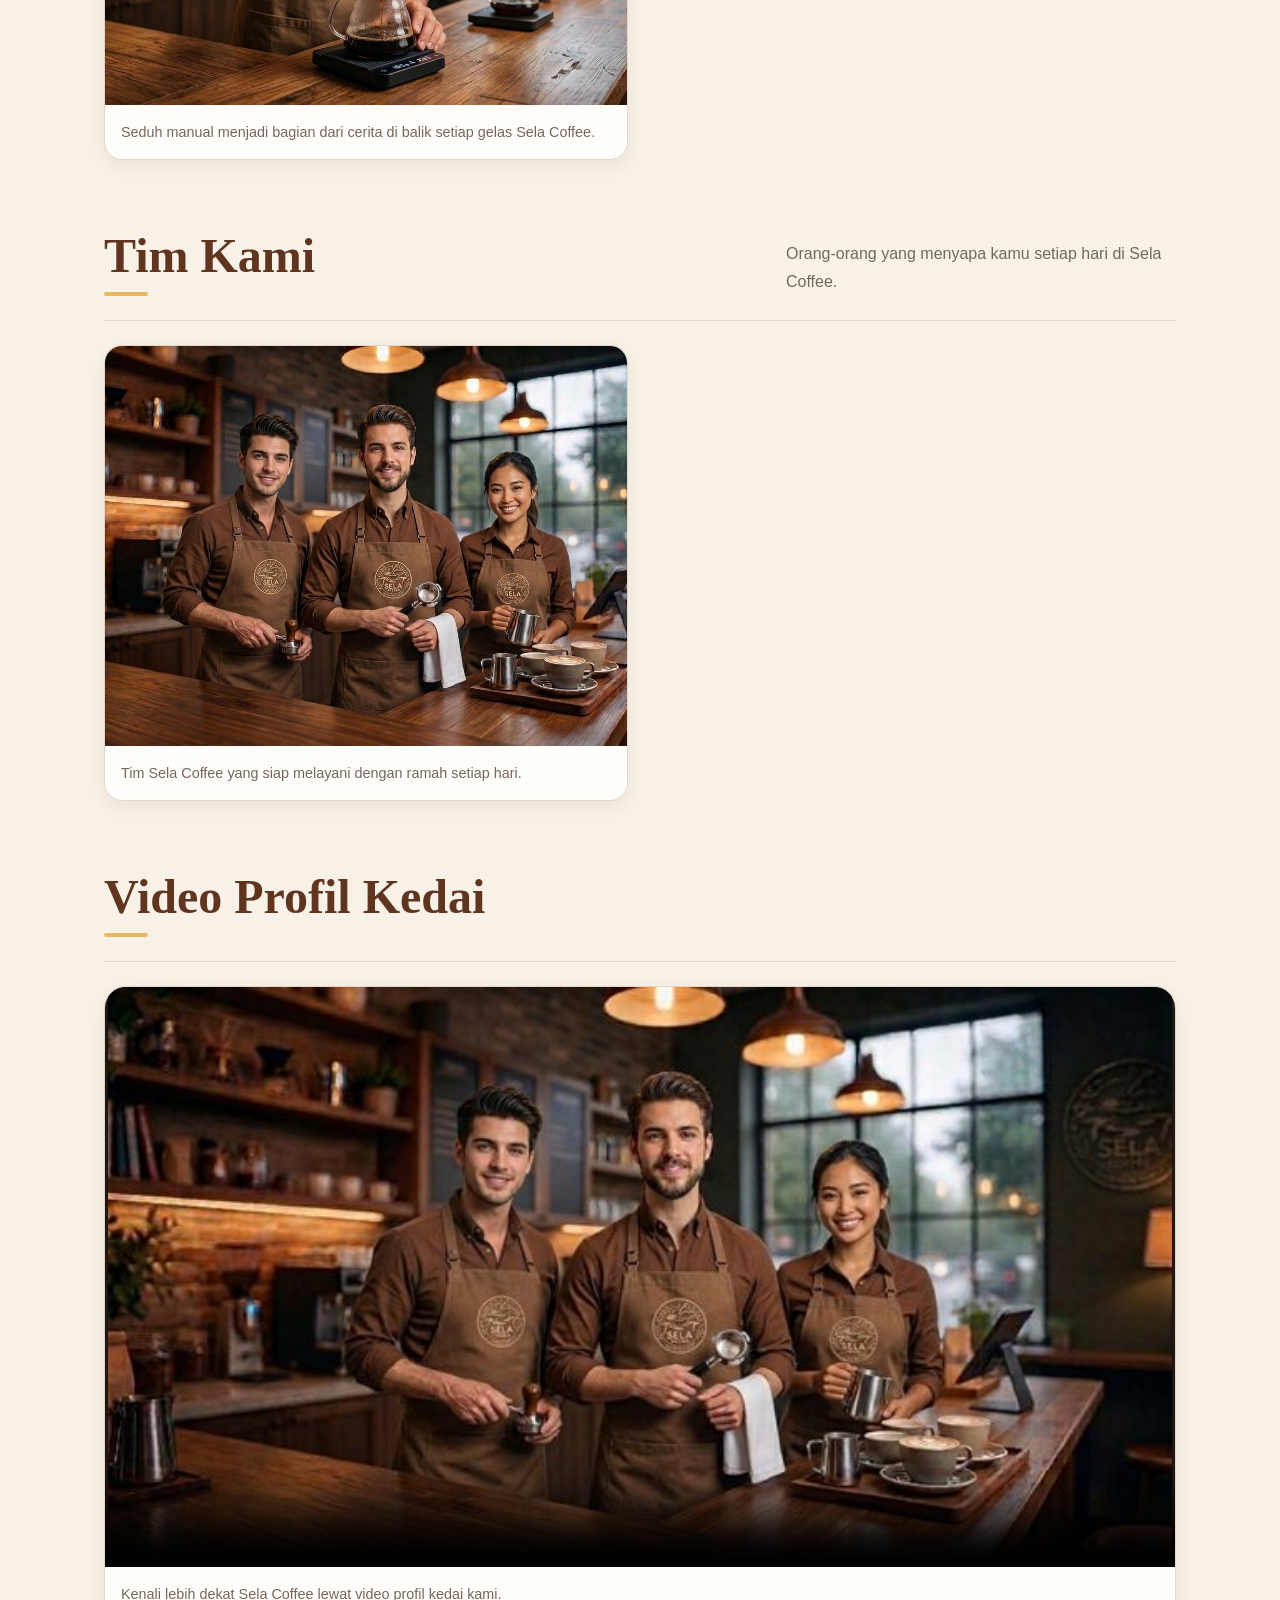
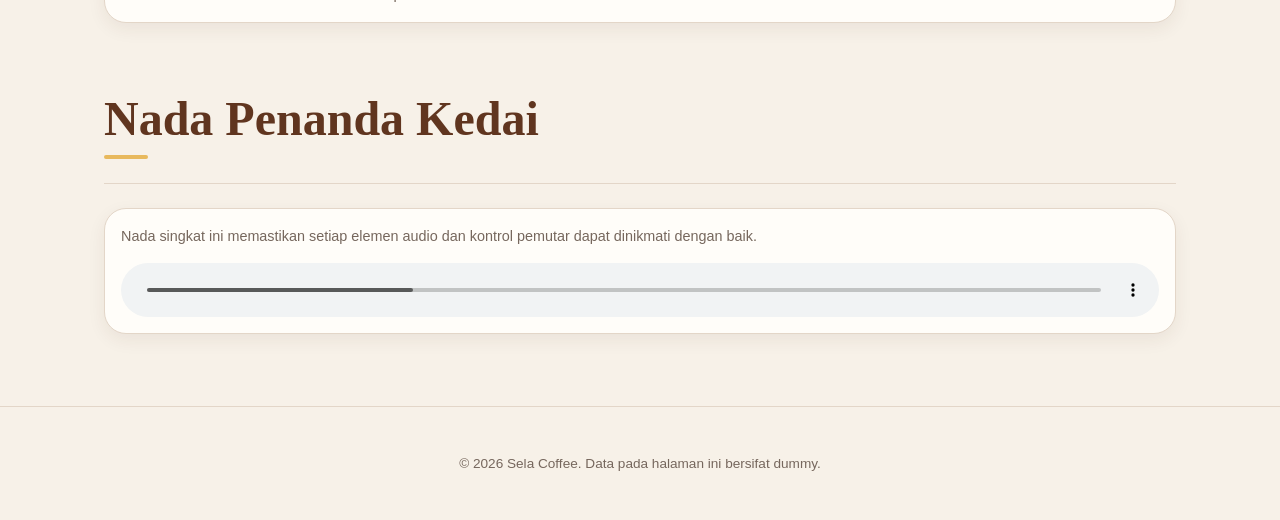
==== commit 5c5819ff: "P07: responsive mobile-first" ====
--- a/galeri.html
+++ b/galeri.html
@@ -11,7 +11,7 @@
     <header class="site-header">
       <nav class="nav" aria-label="Navigasi utama">
         <a class="brand" href="index.html">
-          <img class="brand-mark" src="asset/gambar/LogoSela.png" alt="Logo Sela Coffee" width="34" height="34" />
+          <img class="brand-mark" src="asset/gambar/LogoSela.png" srcset="asset/gambar/responsive/logo-96w.png 96w, asset/gambar/responsive/logo-192w.png 192w" sizes="38px" alt="Logo Sela Coffee" width="2700" height="2700" loading="lazy" />
           Sela Coffee
         </a>
         <ul class="nav-list">
@@ -34,7 +34,7 @@
           </p>
         </div>
         <div class="about-img-wrapper">
-          <img src="asset/gambar/foto rak.jpg" alt="Rak buku dengan potret aesthetic di sudut kedai Sela Coffee" class="about-img" />
+          <img src="asset/gambar/foto rak.jpg" srcset="asset/gambar/responsive/foto-rak-640w.jpg 640w, asset/gambar/foto%20rak.jpg 1407w" sizes="(min-width: 48rem) 45vw, 90vw" width="1407" height="768" alt="Rak buku dengan potret aesthetic di sudut kedai Sela Coffee" class="about-img" />
         </div>
       </section>
 
@@ -45,11 +45,11 @@
         </div>
         <div class="gallery-grid">
           <figure class="media-card">
-            <img src="asset/gambar/hiasann dinding.jpg" alt="Hiasan dinding di area duduk Sela Coffee" />
+            <img src="asset/gambar/hiasann dinding.jpg" srcset="asset/gambar/responsive/hiasann-dinding-640w.jpg 640w, asset/gambar/hiasann%20dinding.jpg 1407w" sizes="(min-width: 60rem) 520px, (min-width: 42rem) 45vw, 90vw" width="1407" height="768" alt="Hiasan dinding di area duduk Sela Coffee" loading="lazy" />
             <figcaption>Detail interior yang bikin betah, jadi bagian dari cerita ruang kami.</figcaption>
           </figure>
           <figure class="media-card">
-            <img src="asset/gambar/suasana1.jpg" alt="Suasana interior kedai Sela Coffee dengan meja kayu dan pencahayaan hangat" />
+            <img src="asset/gambar/suasana1.jpg" srcset="asset/gambar/responsive/suasana1-640w.jpg 640w, asset/gambar/suasana1.jpg 1407w" sizes="(min-width: 60rem) 520px, (min-width: 42rem) 45vw, 90vw" width="1407" height="768" alt="Suasana interior kedai Sela Coffee dengan meja kayu dan pencahayaan hangat" loading="lazy" />
             <figcaption>Meja kayu dan pencahayaan hangat, cocok untuk kerja santai maupun ngobrol lama.</figcaption>
           </figure>
         </div>
@@ -62,7 +62,7 @@
         </div>
         <div class="gallery-grid single-feature">
           <figure class="media-card">
-            <img src="asset/gambar/foto seduh.jpg" alt="Barista menuang air panas ke dripper kopi" />
+            <img src="asset/gambar/foto seduh.jpg" srcset="asset/gambar/responsive/foto-seduh-640w.jpg 640w, asset/gambar/foto%20seduh.jpg 1407w" sizes="(min-width: 60rem) 760px, (min-width: 42rem) 45vw, 90vw" width="1407" height="768" alt="Barista menuang air panas ke dripper kopi" loading="lazy" />
             <figcaption>Seduh manual menjadi bagian dari cerita di balik setiap gelas Sela Coffee.</figcaption>
           </figure>
         </div>
@@ -75,7 +75,7 @@
         </div>
         <div class="gallery-grid single-feature">
           <figure class="media-card">
-            <img src="asset/gambar/crew.jpg" alt="Tim barista dan staf Sela Coffee berfoto bersama di depan kedai" />
+            <img src="asset/gambar/crew.jpg" srcset="asset/gambar/responsive/crew-640w.jpg 640w, asset/gambar/crew.jpg 1407w" sizes="(min-width: 60rem) 760px, (min-width: 42rem) 45vw, 90vw" width="1407" height="768" alt="Tim barista dan staf Sela Coffee berfoto bersama di depan kedai" loading="lazy" />
             <figcaption>Tim Sela Coffee yang siap melayani dengan ramah setiap hari.</figcaption>
           </figure>
         </div>
@@ -86,7 +86,7 @@
           <h2 id="video-title">Video Profil Kedai</h2>
         </div>
         <div class="video-wrap">
-          <video controls poster="asset/gambar/crew.jpg" aria-describedby="video-note">
+          <video controls poster="asset/gambar/responsive/crew-640w.jpg" aria-describedby="video-note">
             <source src="asset/video/sela-video.mp4" type="video/mp4" />
             Browser Anda tidak mendukung pemutar video. Silakan unduh video profil kedai melalui tautan WhatsApp kami.
           </video>
--- a/css/style.css
+++ b/css/style.css
@@ -1,217 +1,251 @@
-/* Sela Coffee - visual system */
+/* Sela Coffee - visual system + responsive layout P07 (Grid & Flexbox). */
 * { box-sizing: border-box; }
 
 :root {
-  --ink: #2c211b;
-  --muted: #76675d;
-  --paper: #f7f1e8;
-  --paper-deep: #ede1d2;
-  --surface: #fffdf9;
-  --coffee: #60351f;
-  --coffee-dark: #3c2115;
-  --terracotta: #b9653f;
-  --gold: #e8b95d;
-  --line: #e3d6c8;
+  /* Color */
+  --color-primary: #60351f;
+  --color-primary-strong: #3c2115;
+  --color-text: #2c211b;
+  --color-muted: #76675d;
+  --color-surface: #fffdf9;
+  --color-surface-soft: #f7f1e8;
+  --color-surface-deep: #ede1d2;
+  --color-border: #e3d6c8;
+  --color-focus: #e8b95d;
+  --color-accent: #b9653f;
+
+  /* Shadow */
   --shadow: 0 14px 36px rgba(75, 43, 25, .1);
   --shadow-soft: 0 6px 18px rgba(75, 43, 25, .07);
-  --serif: Georgia, "Times New Roman", serif;
-  --sans: "Trebuchet MS", Arial, sans-serif;
-  --radius: 18px;
+
+  /* Typography */
+  --font-heading: Georgia, "Times New Roman", serif;
+  --font-body: "Trebuchet MS", Arial, sans-serif;
+
+  /* Spacing (token P05) */
+  --space-1: 4px;
+  --space-2: 8px;
+  --space-3: 12px;
+  --space-4: 16px;
+  --space-5: 24px;
+  /* Turunan token P05 (kelipatan skala yang sama, bukan nilai baru) */
+  --space-6: calc(var(--space-4) * 2);  /* 32px */
+  --space-7: calc(var(--space-5) * 2);  /* 48px */
+  --space-8: calc(var(--space-5) * 3);  /* 72px */
+
+  /* Radius */
+  --radius-sm: 8px;
+  --radius-md: 12px;
+  --radius-lg: 18px;
+  --radius-xl: 24px;
 }
 
 html { scroll-behavior: smooth; }
-body { margin: 0; color: var(--ink); background: var(--paper); font-family: var(--serif); }
+body { margin: 0; color: var(--color-text); background: var(--color-surface-soft); font-family: var(--font-heading); }
 img, video { display: block; max-width: 100%; height: auto; }
 a { color: inherit; }
 
-.skip-link { position: absolute; top: -60px; left: 16px; z-index: 100; padding: 12px 18px; color: #fff; background: var(--coffee-dark); border-radius: 8px; font: 700 .85rem var(--sans); text-decoration: none; }
-.skip-link:focus { top: 16px; }
-a:focus-visible, button:focus-visible { outline: 3px solid var(--gold); outline-offset: 3px; }
-
-.site-header { position: sticky; top: 0; z-index: 50; padding: 14px 32px; background: rgba(247, 241, 232, .92); border-bottom: 1px solid var(--line); backdrop-filter: blur(12px); }
-.nav { display: flex; align-items: center; justify-content: space-between; gap: 24px; max-width: 1120px; margin: auto; }
-.brand { display: flex; align-items: center; gap: 10px; color: var(--coffee); font: 700 1.35rem var(--serif); text-decoration: none; }
-.brand-mark { width: 38px; height: 38px; object-fit: cover; border: 2px solid var(--terracotta); border-radius: 50%; }
-.nav ul { display: flex; flex-wrap: wrap; gap: 4px; margin: 0; padding: 0; list-style: none; }
-.nav a:not(.brand) { display: inline-block; padding: 9px 13px; color: var(--muted); border-radius: 999px; font: 700 .8rem var(--sans); text-decoration: none; transition: .2s ease; }
-.nav a:not(.brand):hover, .nav a:not(.brand)[aria-current="page"], .nav a:not(.brand).active { color: #fff; background: var(--coffee); }
-
-main, .page { max-width: 1120px; margin: auto; padding: 28px 24px 72px; }
-.hero { display: grid; grid-template-columns: minmax(0, .9fr) minmax(360px, 1.1fr); grid-template-rows: auto auto auto auto; column-gap: 48px; align-items: center; position: relative; overflow: hidden; padding: 58px 64px; color: #fff; background: linear-gradient(120deg, var(--coffee-dark), var(--coffee) 55%, var(--terracotta)); border-radius: 0 0 28px 28px; box-shadow: var(--shadow); }
-.hero::after { content: ""; position: absolute; right: -80px; bottom: -130px; width: 340px; height: 340px; border: 1px solid rgba(255,255,255,.18); border-radius: 50%; box-shadow: 0 0 0 38px rgba(255,255,255,.04), 0 0 0 76px rgba(255,255,255,.03); }
-.hero > * { position: relative; z-index: 1; }
-.hero .eyebrow { grid-column: 1; grid-row: 1; }
-.hero h1 { grid-column: 1; grid-row: 2; }
-.hero > p:not(.eyebrow) { grid-column: 1; grid-row: 3; }
-.hero > button { grid-column: 1; grid-row: 4; justify-self: start; }
-.hero .about-img-wrapper { grid-column: 2; grid-row: 1 / span 4; margin: 0; padding: 10px; background: rgba(255,255,255,.13); border: 1px solid rgba(255,255,255,.3); border-radius: 24px; box-shadow: 0 18px 38px rgba(35, 17, 9, .22); transform: rotate(1.5deg); }
-.hero h1, .page h1 { margin: 8px 0 18px; font-size: clamp(2.8rem, 7vw, 5.4rem); line-height: .98; }
-.hero p:not(.eyebrow) { max-width: 510px; margin: 0 0 28px; color: #f9e9d5; font: 1.08rem/1.65 var(--sans); }
-.eyebrow { margin: 0 0 10px; color: var(--gold); letter-spacing: .16em; text-transform: uppercase; font: 700 .72rem var(--sans); }
-.eyebrow.dark { color: var(--terracotta); }
-button { padding: 12px 19px; color: var(--coffee-dark); background: var(--gold); border: 0; border-radius: 999px; font: 700 .85rem var(--sans); cursor: pointer; transition: transform .2s, box-shadow .2s; }
+/* Skip link: absolute karena harus menempel di viewport saat fokus */
+.skip-link { position: absolute; top: -60px; left: var(--space-4); z-index: 100; padding: var(--space-3) var(--space-4); color: #fff; background: var(--color-primary-strong); border-radius: var(--radius-sm); font: 700 .85rem var(--font-body); text-decoration: none; }
+.skip-link:focus { top: var(--space-4); }
+a:focus-visible, button:focus-visible { outline: 3px solid var(--color-focus); outline-offset: 3px; }
+
+/* ---------- Navigasi: FLEXBOX (satu dimensi) ---------- */
+.site-header { position: sticky; top: 0; z-index: 50; padding: var(--space-3) clamp(var(--space-4), 4vw, var(--space-6)); background: rgba(247, 241, 232, .92); border-bottom: 1px solid var(--color-border); backdrop-filter: blur(12px); }
+.nav { display: flex; flex-direction: column; gap: var(--space-3); align-items: flex-start; max-width: 1120px; margin: auto; }
+.brand { display: flex; align-items: center; gap: var(--space-3); color: var(--color-primary); font: 700 1.35rem var(--font-heading); text-decoration: none; }
+.brand-mark { width: 38px; height: 38px; object-fit: cover; border: 2px solid var(--color-accent); border-radius: 50%; }
+.nav ul { display: flex; flex-direction: column; gap: var(--space-2); flex-wrap: wrap; margin: 0; padding: 0; list-style: none; }
+.nav a:not(.brand) { display: inline-block; padding: var(--space-2) var(--space-3); color: var(--color-muted); border-radius: 999px; font: 700 .8rem var(--font-body); text-decoration: none; transition: .2s ease; }
+.nav a:not(.brand):hover, .nav a:not(.brand)[aria-current="page"], .nav a:not(.brand).active { color: #fff; background: var(--color-primary); }
+
+main, .page { max-width: 1120px; margin: auto; padding: var(--space-5) clamp(var(--space-4), 4vw, var(--space-5)) var(--space-8); }
+
+/* ---------- Hero: GRID mobile-first + FLEX di dalam .hero-content ---------- */
+.hero { position: relative; isolation: isolate; overflow: hidden; display: grid; grid-template-columns: 1fr; align-items: center; gap: var(--space-7); padding: var(--space-6) var(--space-4); color: #fff; background: linear-gradient(120deg, var(--color-primary-strong), var(--color-primary) 55%, var(--color-accent)); border-radius: 0 0 28px 28px; box-shadow: var(--shadow); }
+/* cincin dekoratif menempel pada sudut .hero (containing block = .hero); z-index -1 di dalam stacking context .hero */
+.hero::after { content: ""; position: absolute; z-index: -1; right: -80px; bottom: -130px; width: 340px; height: 340px; border: 1px solid rgba(255,255,255,.18); border-radius: 50%; box-shadow: 0 0 0 38px rgba(255,255,255,.04), 0 0 0 76px rgba(255,255,255,.03); }
+.hero-content { display: flex; flex-direction: column; align-items: flex-start; gap: var(--space-4); min-width: 0; }
+.hero-content h1 { margin: 0; font-size: clamp(2.8rem, 7vw, 5.4rem); line-height: .98; }
+.hero-content p:not(.eyebrow) { max-width: 510px; margin: 0; color: #f9e9d5; font: 1.08rem/1.65 var(--font-body); }
+.hero-image { min-width: 0; margin: 0; padding: var(--space-3); background: rgba(255,255,255,.13); border: 1px solid rgba(255,255,255,.3); border-radius: var(--radius-xl); box-shadow: 0 18px 38px rgba(35, 17, 9, .22); transform: rotate(1.5deg); }
+.hero-image .about-img { width: 100%; }
+
+.page h1 { margin: var(--space-2) 0 var(--space-4); font-size: clamp(2.8rem, 7vw, 5.4rem); line-height: .98; }
+.eyebrow { margin: 0; color: var(--color-focus); letter-spacing: .16em; text-transform: uppercase; font: 700 .72rem var(--font-body); }
+.eyebrow.dark { color: var(--color-accent); }
+button { padding: var(--space-3) var(--space-4); color: var(--color-primary-strong); background: var(--color-focus); border: 0; border-radius: 999px; font: 700 .85rem var(--font-body); cursor: pointer; transition: transform .2s, box-shadow .2s; }
 button:hover { transform: translateY(-2px); box-shadow: 0 8px 18px rgba(232,185,93,.3); }
-.about-img-wrapper { margin-top: 34px; }
-.about-img { width: min(100%, 620px); height: 310px; object-fit: cover; border: 4px solid rgba(255,255,255,.35); border-radius: var(--radius); box-shadow: var(--shadow); }
-
-.about-hero { display: grid; grid-template-columns: 1fr 1fr; align-items: center; gap: 52px; padding: 44px 0 58px; border-bottom: 1px solid var(--line); }
-.about-hero h1 { color: var(--coffee); }
-.about-desc, .section-head p { max-width: 62ch; color: var(--muted); font: 1rem/1.75 var(--sans); }
-.about-hero .about-img-wrapper { margin: 0; }
+.about-img-wrapper { margin: 0; }
+.about-img { width: min(100%, 620px); height: 310px; object-fit: cover; border: 4px solid rgba(255,255,255,.35); border-radius: var(--radius-lg); box-shadow: var(--shadow); }
+
+/* ---------- Hero halaman dalam (Tentang, Galeri, Kontak): GRID mobile-first ---------- */
+.about-hero { display: grid; grid-template-columns: 1fr; align-items: center; gap: var(--space-7); padding: var(--space-7) 0 var(--space-8); border-bottom: 1px solid var(--color-border); }
+.about-hero h1 { color: var(--color-primary); }
+.about-desc, .section-head p { max-width: 62ch; color: var(--color-muted); font: 1rem/1.75 var(--font-body); }
 .about-hero .about-img { width: 100%; height: 360px; }
-.story-hero, .gallery-hero, .contact-hero { position: relative; overflow: hidden; margin-top: 16px; padding: 52px; color: #fff; background: linear-gradient(120deg, var(--coffee-dark), var(--coffee) 55%, var(--terracotta)); border: 0; border-radius: 28px; box-shadow: var(--shadow); }
-.story-hero::before, .gallery-hero::before, .contact-hero::before { content: ""; position: absolute; top: -110px; right: -70px; width: 280px; height: 280px; border: 1px solid rgba(255,255,255,.18); border-radius: 50%; box-shadow: 0 0 0 32px rgba(255,255,255,.05), 0 0 0 64px rgba(255,255,255,.03); }
-.story-hero > *, .gallery-hero > *, .contact-hero > * { position: relative; z-index: 1; }
+.story-hero, .gallery-hero, .contact-hero { position: relative; isolation: isolate; overflow: hidden; margin-top: var(--space-4); padding: var(--space-5); color: #fff; background: linear-gradient(120deg, var(--color-primary-strong), var(--color-primary) 55%, var(--color-accent)); border: 0; border-radius: 28px; box-shadow: var(--shadow); }
+.story-hero::before, .gallery-hero::before, .contact-hero::before { content: ""; position: absolute; z-index: -1; top: -110px; right: -70px; width: 280px; height: 280px; border: 1px solid rgba(255,255,255,.18); border-radius: 50%; box-shadow: 0 0 0 32px rgba(255,255,255,.05), 0 0 0 64px rgba(255,255,255,.03); }
 .story-hero h1, .gallery-hero h1, .contact-hero h1 { color: #fff; }
 .story-hero .about-desc, .gallery-hero .about-desc, .contact-hero .about-desc { color: #f9e9d5; }
-.story-hero .about-img-wrapper, .gallery-hero .about-img-wrapper, .contact-hero .about-img-wrapper { padding: 10px; background: rgba(255,255,255,.13); border: 1px solid rgba(255,255,255,.3); border-radius: 24px; box-shadow: 0 18px 38px rgba(35, 17, 9, .22); }
+.story-hero .about-img-wrapper, .gallery-hero .about-img-wrapper, .contact-hero .about-img-wrapper { padding: var(--space-3); background: rgba(255,255,255,.13); border: 1px solid rgba(255,255,255,.3); border-radius: var(--radius-xl); box-shadow: 0 18px 38px rgba(35, 17, 9, .22); }
 .story-hero .about-img, .gallery-hero .about-img, .contact-hero .about-img { border: 4px solid rgba(255,255,255,.35); }
-.values-section { padding-top: 68px; }
-.values-section .section-head { align-items: end; padding-bottom: 22px; border-bottom: 1px solid var(--line); }
+.values-section { padding-top: var(--space-8); }
+.values-section .section-head { align-items: flex-end; padding-bottom: var(--space-5); border-bottom: 1px solid var(--color-border); }
 .values-section .section-head h2 { max-width: 360px; }
 .value-item { min-height: 218px; }
 
-.section { padding: 64px 0 0; }
-.section-head, .heading { display: flex; align-items: end; justify-content: space-between; gap: 30px; margin-bottom: 28px; }
-.section-head h2, .heading h2, #profil-title { margin: 0; color: var(--coffee); font-size: clamp(2rem, 4vw, 3rem); line-height: 1; }
+/* ---------- Section head: FLEXBOX ---------- */
+.section { padding: var(--space-8) 0 0; }
+.section-head, .heading { display: flex; flex-wrap: wrap; align-items: flex-end; justify-content: space-between; gap: var(--space-5); margin-bottom: var(--space-5); }
+.section-head h2, .heading h2, #profil-title { margin: 0; color: var(--color-primary); font-size: clamp(2rem, 4vw, 3rem); line-height: 1; }
 .section-head p, .intro { max-width: 390px; margin: 0; }
-.values-grid, .contact-grid, .gallery-grid, .products, .product-grid, .menu-grid { display: grid; grid-template-columns: repeat(3, 1fr); gap: 20px; }
-.value-item, .contact-item { padding: 26px; background: var(--surface); border: 1px solid var(--line); border-radius: var(--radius); box-shadow: var(--shadow-soft); }
-.value-icon { width: 40px; height: 40px; margin-bottom: 15px; color: var(--terracotta); }
-.value-item h3, .contact-item h3 { margin: 0 0 9px; color: var(--coffee); font-size: 1.15rem; }
-.value-item p, .contact-item p { margin: 0; color: var(--muted); font: .9rem/1.6 var(--sans); }
-
-#profil { display: grid; grid-template-columns: minmax(370px, 50%) 1fr; grid-template-rows: auto auto 1fr; gap: 22px 48px; align-items: start; padding: 82px 0 0; }
-#profil-title { grid-column: 2; grid-row: 1; }
-#profil .profile-image { grid-column: 1; grid-row: 1 / span 3; width: 100%; height: 500px; min-height: 0; object-fit: cover; border: 8px solid var(--surface); border-radius: 24px; box-shadow: var(--shadow); }
-#profil > p { grid-column: 2; grid-row: 2; margin: 0; color: var(--muted); font: 1rem/1.75 var(--sans); }
-#profil > ul { display: grid; gap: 10px; grid-column: 2; grid-row: 3; margin: 4px 0 0; padding: 0; list-style: none; }
-#profil > ul li, .category-list li { padding: 14px 16px; color: var(--ink); background: var(--surface); border: 1px solid var(--line); border-radius: 12px; font: .9rem/1.5 var(--sans); }
-
-.filters { display: flex; gap: 10px; margin-bottom: 22px; }
-.filter { color: var(--muted); background: transparent; border: 1px solid var(--line); }
-.filter:hover, .filter.active { color: #fff; background: var(--coffee); box-shadow: none; }
-.menu-grid { grid-template-columns: repeat(4, 1fr); }
-.card, .product-card, .media-card { overflow: hidden; margin: 0; background: var(--surface); border: 1px solid var(--line); border-radius: var(--radius); box-shadow: var(--shadow-soft); transition: transform .2s, box-shadow .2s; }
+
+/* ---------- Grid kartu: GRID (baris & kolom) ---------- */
+.values-grid, .contact-grid { display: grid; grid-template-columns: 1fr; gap: var(--space-5); }
+.gallery-grid { display: grid; grid-template-columns: 1fr; gap: var(--space-5); }
+.product-grid { display: grid; grid-template-columns: 1fr; gap: var(--space-5); }
+.value-item, .contact-item { padding: var(--space-5); background: var(--color-surface); border: 1px solid var(--color-border); border-radius: var(--radius-lg); box-shadow: var(--shadow-soft); }
+.value-icon { width: 40px; height: 40px; margin-bottom: var(--space-4); color: var(--color-accent); }
+.value-item h3, .contact-item h3 { margin: 0 0 var(--space-2); color: var(--color-primary); font-size: 1.15rem; }
+.value-item p, .contact-item p { margin: 0; color: var(--color-muted); font: .9rem/1.6 var(--font-body); }
+
+/* ---------- Profil Singkat: GRID dengan named areas ---------- */
+#profil { display: grid; grid-template-columns: 1fr; grid-template-rows: auto; grid-template-areas: "judul" "foto" "teks" "daftar"; gap: var(--space-4) var(--space-7); align-items: start; padding: var(--space-8) 0 0; }
+#profil-title { grid-area: judul; }
+#profil .profile-image { grid-area: foto; width: 100%; height: 500px; object-fit: cover; border: 8px solid var(--color-surface); border-radius: var(--radius-xl); box-shadow: var(--shadow); }
+#profil > p { grid-area: teks; margin: 0; color: var(--color-muted); font: 1rem/1.75 var(--font-body); }
+#profil > ul { grid-area: daftar; }
+/* daftar vertikal = satu dimensi -> FLEXBOX */
+#profil > ul, .category-list { display: flex; flex-direction: column; gap: var(--space-3); margin: 0; padding: 0; list-style: none; }
+.category-list { max-width: 700px; }
+#profil > ul li, .category-list li { padding: var(--space-3) var(--space-4); color: var(--color-text); background: var(--color-surface); border: 1px solid var(--color-border); border-radius: var(--radius-md); font: .9rem/1.5 var(--font-body); }
+
+/* ---------- Filter menu: FLEXBOX ---------- */
+.filters { display: flex; flex-wrap: wrap; gap: var(--space-3); margin-bottom: var(--space-5); }
+.visually-hidden { position: absolute; width: 1px; height: 1px; padding: 0; margin: -1px; overflow: hidden; clip: rect(0, 0, 0, 0); white-space: nowrap; border: 0; }
+.filter { color: var(--color-muted); background: transparent; border: 1px solid var(--color-border); }
+.filter:hover, .filter.active { color: #fff; background: var(--color-primary); box-shadow: none; }
+
+/* ---------- Kartu produk ---------- */
+/* Card vertikal = FLEXBOX column. position: relative = containing block untuk .product-badge */
+.card, .product-card, .media-card { overflow: hidden; margin: 0; background: var(--color-surface); border: 1px solid var(--color-border); border-radius: var(--radius-lg); box-shadow: var(--shadow-soft); transition: transform .2s, box-shadow .2s; }
+.product-card { position: relative; display: flex; flex-direction: column; }
 .card:hover, .product-card:hover, .media-card:hover { transform: translateY(-5px); box-shadow: var(--shadow); }
-.card.is-hidden { display: none; }
-.pic { position: relative; height: 190px; overflow: hidden; }
+.card.is-hidden, .product-card[hidden] { display: none; }
+.pic { height: 190px; overflow: hidden; }
 .pic img, .product-card img { width: 100%; height: 100%; object-fit: cover; }
-.badge { position: absolute; top: 12px; left: 12px; z-index: 1; padding: 6px 9px; color: #fff; background: var(--terracotta); border-radius: 999px; font: 700 .68rem var(--sans); }
-.card-body, .product-card figcaption { padding: 18px; }
-.card-body { display: flex; flex-direction: column; justify-content: space-between; min-height: 138px; }
-.card-body h3, .product-card h3 { margin: 0 0 7px; color: var(--coffee); font-size: 1.1rem; }
-.card-body p, .product-card p { margin: 0; color: var(--muted); font: .83rem/1.5 var(--sans); }
-.card-body b, .price, .price-cell { display: inline-block; margin-top: 16px; color: var(--terracotta); font: 700 .9rem var(--sans); }
-.products, .product-grid { grid-template-columns: repeat(4, 1fr); }
-.product-card img { height: 220px; }
-.product-header { display: flex; align-items: baseline; justify-content: space-between; gap: 10px; }
-.product-header .price { margin-top: 0; white-space: nowrap; }
-.category-list { display: grid; gap: 12px; max-width: 700px; margin: 0; padding: 0; list-style: none; }
+.product-card > img { height: 220px; }
+/* Badge: absolute terhadap .product-card (relative) */
+.product-badge { position: absolute; top: var(--space-3); left: var(--space-3); z-index: 1; padding: var(--space-1) var(--space-2); color: #fff; background: var(--color-accent); border-radius: 999px; font: 700 .68rem var(--font-body); }
+.card-body, .product-card figcaption { display: flex; flex: 1; flex-direction: column; gap: var(--space-3); padding: var(--space-4); }
+.card-info { display: flex; flex-direction: column; gap: var(--space-2); }
+.card-body h3, .product-card h3 { margin: 0; color: var(--color-primary); font-size: 1.1rem; }
+.card-body p, .product-card p { margin: 0; color: var(--color-muted); font: .83rem/1.5 var(--font-body); }
+.product-header { display: flex; align-items: baseline; justify-content: space-between; gap: var(--space-3); }
+.product-header .price { white-space: nowrap; }
+.price, .price-cell { color: var(--color-accent); font: 700 .9rem var(--font-body); }
+/* Aksi card: FLEXBOX row (main axis horizontal), wrap + rata tengah; selalu di dasar card */
+.card-actions { display: flex; flex-wrap: wrap; align-items: center; justify-content: space-between; gap: var(--space-3); margin-top: auto; }
+.card-link { padding: var(--space-2) var(--space-4); color: #fff; background: var(--color-primary); border-radius: 999px; font: 700 .78rem var(--font-body); text-decoration: none; transition: background .2s; }
+.card-link:hover { background: var(--color-primary-strong); }
+
+/* ---------- Intro menu (Produk): GRID ---------- */
 .menu-intro { align-items: stretch; }
 .menu-intro .about-copy { display: flex; flex-direction: column; justify-content: center; }
-.category-cards { display: grid; grid-template-columns: repeat(2, 1fr); gap: 16px; }
-.category-card { overflow: hidden; margin: 0; background: var(--surface); border: 1px solid var(--line); border-radius: var(--radius); box-shadow: var(--shadow-soft); }
+.category-cards { display: grid; grid-template-columns: 1fr; gap: var(--space-4); }
+.category-card { overflow: hidden; margin: 0; background: var(--color-surface); border: 1px solid var(--color-border); border-radius: var(--radius-lg); box-shadow: var(--shadow-soft); }
 .category-card img { width: 100%; height: 150px; object-fit: cover; }
-.category-card figcaption { padding: 15px 16px 17px; }
-.category-card h3 { margin: 0 0 5px; color: var(--coffee); font-size: 1.05rem; }
-.category-card p { margin: 0; color: var(--muted); font: .8rem/1.5 var(--sans); }
-
-.contact-grid { margin-bottom: 40px; }
-.contact-item a { color: var(--terracotta); font-weight: 700; text-decoration: none; border-bottom: 2px solid var(--gold); }
-.contact-layout { display: grid; grid-template-columns: minmax(0, 1.6fr) minmax(260px, .8fr); align-items: start; gap: 22px; }
-.form-card, .side-card { padding: 24px; background: var(--surface); border: 1px solid var(--line); border-radius: var(--radius); box-shadow: var(--shadow-soft); }
-.form-card { display: grid; grid-template-columns: repeat(2, minmax(0, 1fr)); gap: 18px 16px; }
-.form-note, .field-full { grid-column: 1 / -1; }
-.form-note { margin: 0; padding: 12px 14px; color: var(--muted); background: var(--paper); border-left: 3px solid var(--gold); font: .85rem/1.5 var(--sans); }
+.category-card figcaption { padding: var(--space-4); }
+.category-card h3 { margin: 0 0 var(--space-1); color: var(--color-primary); font-size: 1.05rem; }
+.category-card p { margin: 0; color: var(--color-muted); font: .8rem/1.5 var(--font-body); }
+
+/* ---------- Kontak ---------- */
+.contact-grid { margin-bottom: var(--space-7); }
+.contact-item a { color: var(--color-accent); font-weight: 700; text-decoration: none; border-bottom: 2px solid var(--color-focus); }
+.contact-layout { display: grid; grid-template-columns: 1fr; align-items: start; gap: var(--space-5); }
+.form-card, .side-card { padding: var(--space-5); background: var(--color-surface); border: 1px solid var(--color-border); border-radius: var(--radius-lg); box-shadow: var(--shadow-soft); }
+.form-card { display: grid; grid-template-columns: 1fr; gap: var(--space-4); }
+.form-note, .field-full, .form-actions { grid-column: 1 / -1; }
+.form-note { margin: 0; padding: var(--space-3) var(--space-3); color: var(--color-muted); background: var(--color-surface-soft); border-left: 3px solid var(--color-focus); font: .85rem/1.5 var(--font-body); }
 .field { min-width: 0; }
-.field label, .field-full legend { display: block; margin-bottom: 7px; color: var(--coffee); font: 700 .85rem/1.4 var(--sans); }
-.field input, .field select, .field textarea { width: 100%; min-height: 44px; padding: 10px 12px; color: var(--ink); background: #fff; border: 1px solid var(--line); border-radius: 9px; font: .9rem/1.5 var(--sans); }
+.field label, .field-full legend { display: block; margin-bottom: var(--space-2); color: var(--color-primary); font: 700 .85rem/1.4 var(--font-body); }
+.field input, .field select, .field textarea { width: 100%; min-height: 44px; padding: var(--space-2) var(--space-3); color: var(--color-text); background: #fff; border: 1px solid var(--color-border); border-radius: 9px; font: .9rem/1.5 var(--font-body); }
 .field textarea { min-height: 130px; resize: vertical; }
-.field input:focus, .field select:focus, .field textarea:focus { outline: 3px solid rgba(232,185,93,.35); border-color: var(--terracotta); }
-.help-text { margin: 6px 0 0; color: var(--muted); font: .78rem/1.5 var(--sans); }
+.field input:focus, .field select:focus, .field textarea:focus { outline: 3px solid rgba(232,185,93,.35); border-color: var(--color-accent); }
+.help-text { margin: var(--space-2) 0 0; color: var(--color-muted); font: .78rem/1.5 var(--font-body); }
 fieldset.field-full { min-width: 0; margin: 0; padding: 0; border: 0; }
-.choice-group { display: grid; grid-template-columns: repeat(2, minmax(0, 1fr)); gap: 8px; }
-.choice { display: flex; align-items: flex-start; gap: 9px; min-width: 0; padding: 10px 12px; background: var(--paper); border: 1px solid var(--line); border-radius: 9px; }
-.choice input { flex: 0 0 auto; width: 16px; height: 16px; margin: 2px 0 0; accent-color: var(--terracotta); }
-.choice label { margin: 0; color: var(--ink); font: .82rem/1.45 var(--sans); }
-.form-card button { grid-column: 1 / -1; justify-self: start; min-width: 180px; }
-.contact-side { display: grid; gap: 16px; }
-.side-card h3 { margin: 0 0 16px; color: var(--coffee); font-size: 1.2rem; }
-.side-list { display: grid; gap: 15px; margin: 0; }
-.side-item { padding-bottom: 14px; border-bottom: 1px solid var(--line); }
+.choice-group { display: grid; grid-template-columns: 1fr; gap: var(--space-2); }
+.choice { display: flex; align-items: flex-start; gap: var(--space-2); min-width: 0; padding: var(--space-2) var(--space-3); background: var(--color-surface-soft); border: 1px solid var(--color-border); border-radius: 9px; }
+.choice input { flex: 0 0 auto; width: 16px; height: 16px; margin: var(--space-1) 0 0; accent-color: var(--color-accent); }
+.choice label { margin: 0; color: var(--color-text); font: .82rem/1.45 var(--font-body); }
+/* Aksi form: FLEXBOX row */
+.form-actions { display: flex; flex-wrap: wrap; align-items: center; justify-content: flex-start; gap: var(--space-3); }
+.form-actions button { min-width: 180px; }
+.contact-side { display: flex; flex-direction: column; gap: var(--space-4); }
+.side-card h3 { margin: 0 0 var(--space-4); color: var(--color-primary); font-size: 1.2rem; }
+.side-list { display: flex; flex-direction: column; gap: var(--space-4); margin: 0; }
+.side-item { padding-bottom: var(--space-3); border-bottom: 1px solid var(--color-border); }
 .side-item:last-child { padding-bottom: 0; border-bottom: 0; }
-.side-item dt { margin-bottom: 5px; color: var(--muted); font: 700 .75rem var(--sans); text-transform: uppercase; }
-.side-item dd { margin: 0; color: var(--ink); font: .9rem/1.55 var(--sans); }
-.side-item a { color: var(--terracotta); font-weight: 700; text-decoration: underline; text-decoration-color: var(--gold); text-underline-offset: 3px; }
-#preview-form { overflow-x: auto; margin: 0; padding: 14px; color: var(--muted); white-space: pre-wrap; overflow-wrap: anywhere; background: var(--paper); border: 1px solid var(--line); border-radius: 9px; font: .8rem/1.55 var(--sans); }
-.aside-note { margin: 52px 0 0; padding: 28px 32px; background: var(--paper-deep); border-left: 5px solid var(--terracotta); border-radius: 0 var(--radius) var(--radius) 0; }
-.aside-note h2 { margin: 0 0 9px; color: var(--coffee); font-size: 1.5rem; }
-.aside-note p { margin: 0; color: var(--muted); font: 1rem/1.7 var(--sans); }
-
-.table-wrap, .price-table-wrap { overflow-x: auto; border: 1px solid var(--line); border-radius: var(--radius); box-shadow: var(--shadow-soft); }
-table { width: 100%; border-collapse: collapse; background: var(--surface); font: .9rem/1.5 var(--sans); }
-caption { padding: 15px 18px; color: var(--muted); font-weight: 700; text-align: left; }
-th, td { padding: 14px 18px; text-align: left; border-bottom: 1px solid var(--line); }
-thead th { color: #fff; background: var(--coffee); }
+.side-item dt { margin-bottom: var(--space-1); color: var(--color-muted); font: 700 .75rem var(--font-body); text-transform: uppercase; }
+.side-item dd { margin: 0; color: var(--color-text); font: .9rem/1.55 var(--font-body); }
+.side-item a { color: var(--color-accent); font-weight: 700; text-decoration: underline; text-decoration-color: var(--color-focus); text-underline-offset: 3px; }
+#preview-form { overflow-x: auto; margin: 0; padding: var(--space-3); color: var(--color-muted); white-space: pre-wrap; overflow-wrap: anywhere; background: var(--color-surface-soft); border: 1px solid var(--color-border); border-radius: 9px; font: .8rem/1.55 var(--font-body); }
+.aside-note { margin: var(--space-7) 0 0; padding: var(--space-5) var(--space-6); background: var(--color-surface-deep); border-left: 5px solid var(--color-accent); border-radius: 0 var(--radius-lg) var(--radius-lg) 0; }
+.aside-note h2 { margin: 0 0 var(--space-2); color: var(--color-primary); font-size: 1.5rem; }
+.aside-note p { margin: 0; color: var(--color-muted); font: 1rem/1.7 var(--font-body); }
+
+/* ---------- Tabel ---------- */
+.table-wrap, .price-table-wrap { overflow-x: auto; border: 1px solid var(--color-border); border-radius: var(--radius-lg); box-shadow: var(--shadow-soft); }
+.table-scroll { max-width: 100%; overflow-x: auto; }
+.table-scroll:focus-visible { outline: 3px solid var(--color-focus); outline-offset: 3px; }
+.table-scroll table { min-width: 40rem; }
+table { width: 100%; border-collapse: collapse; background: var(--color-surface); font: .9rem/1.5 var(--font-body); }
+caption { padding: var(--space-4); color: var(--color-muted); font-weight: 700; text-align: left; }
+th, td { padding: var(--space-3) var(--space-4); text-align: left; border-bottom: 1px solid var(--color-border); }
+thead th { color: #fff; background: var(--color-primary); }
 tbody tr:last-child th, tbody tr:last-child td { border-bottom: 0; }
-tbody tr:hover { background: var(--paper); }
-
-.gallery-grid { grid-template-columns: repeat(2, 1fr); }
-.gallery-section { padding-top: 68px; }
-.gallery-section + .gallery-section { padding-top: 76px; }
-.gallery-hero + .gallery-section { padding-top: 68px; }
-.gallery-section .section-head { align-items: end; padding-bottom: 20px; border-bottom: 1px solid var(--line); }
-.gallery-section .section-head h2 { position: relative; }
-.gallery-section .section-head h2::after { content: ""; display: block; width: 44px; height: 4px; margin-top: 14px; background: var(--gold); border-radius: 999px; }
+tbody tr:hover { background: var(--color-surface-soft); }
+
+/* ---------- Galeri ---------- */
+.gallery-section { padding-top: var(--space-8); }
+.gallery-hero + .gallery-section { padding-top: var(--space-8); }
+.gallery-section .section-head { padding-bottom: var(--space-5); border-bottom: 1px solid var(--color-border); }
+.gallery-section .section-head h2::after { content: ""; display: block; width: 44px; height: 4px; margin-top: var(--space-3); background: var(--color-focus); border-radius: 999px; }
 .single-feature { grid-template-columns: minmax(0, 760px); }
 .single-feature .media-card img { height: 400px; }
-.media-section .section-head { margin-bottom: 22px; }
+.media-section .section-head { margin-bottom: var(--space-5); }
 .media-section .video-wrap { border-radius: 22px; }
 .media-section audio { max-width: none; }
-.media-card img, .media-card video { width: 100%; height: 270px; object-fit: cover; background: var(--paper-deep); }
-.media-card figcaption, .video-caption { padding: 15px 18px; color: var(--muted); font: .9rem/1.55 var(--sans); }
-.video-wrap { overflow: hidden; background: var(--surface); border: 1px solid var(--line); border-radius: var(--radius); box-shadow: var(--shadow-soft); }
+.media-card img, .media-card video { width: 100%; height: 270px; object-fit: cover; background: var(--color-surface-deep); }
+.media-card figcaption, .video-caption { padding: var(--space-4); color: var(--color-muted); font: .9rem/1.55 var(--font-body); }
+.video-wrap { overflow: hidden; background: var(--color-surface); border: 1px solid var(--color-border); border-radius: var(--radius-lg); box-shadow: var(--shadow-soft); }
 .video-wrap video { width: 100%; max-height: 580px; background: #1f1713; }
 .video-wrap .video-caption { margin: 0; }
 .audio-caption { padding-bottom: 0; }
-audio { display: block; width: calc(100% - 36px); max-width: 520px; margin: 15px 18px 20px; }
-.site-footer { padding: 30px 20px; color: var(--muted); text-align: center; border-top: 1px solid var(--line); font: .85rem/1.6 var(--sans); }
-
-@media (max-width: 820px) {
-  .nav { flex-direction: column; }
-  .hero { grid-template-columns: 1fr; grid-template-rows: auto; gap: 0; }
-  .hero .eyebrow, .hero h1, .hero > p:not(.eyebrow), .hero > button, .hero .about-img-wrapper { grid-column: 1; grid-row: auto; }
-  .hero .about-img-wrapper { margin-top: 34px; }
-  .about-hero { grid-template-columns: 1fr; gap: 28px; }
-  .story-hero, .gallery-hero, .contact-hero { padding: 34px; }
-  .contact-layout { grid-template-columns: 1fr; }
-  .about-hero .about-img { height: 300px; }
-  .menu-grid, .products, .product-grid { grid-template-columns: repeat(2, 1fr); }
-  .values-grid, .contact-grid { grid-template-columns: repeat(2, 1fr); }
-  #profil { grid-template-columns: 1fr; gap: 20px; }
-  #profil-title, #profil > p, #profil > ul { grid-column: 1; }
-  #profil-title { grid-row: 2; }
-  #profil > p { grid-row: 3; }
-  #profil > ul { grid-row: 4; }
-  #profil .profile-image { grid-column: 1; grid-row: 1; height: 360px; }
+audio { display: block; width: calc(100% - var(--space-6)); max-width: 520px; margin: var(--space-4); }
+.site-footer { padding: var(--space-6) var(--space-5); color: var(--color-muted); text-align: center; border-top: 1px solid var(--color-border); font: .85rem/1.6 var(--font-body); }
+
+@media (min-width: 42rem) {
+  .nav ul { flex-direction: row; }
+  .gallery-grid { grid-template-columns: repeat(2, minmax(0, 1fr)); }
+  .values-grid, .contact-grid { grid-template-columns: repeat(2, minmax(0, 1fr)); }
+  .category-cards { grid-template-columns: repeat(2, minmax(0, 1fr)); }
+  .choice-group { grid-template-columns: repeat(2, minmax(0, 1fr)); }
 }
-@media (max-width: 560px) {
-  .site-header { padding: 13px 16px; }
-  .nav ul { justify-content: center; }
-  .nav a:not(.brand) { padding: 8px 9px; font-size: .74rem; }
-  main, .page { padding: 16px 16px 52px; }
-  .hero { margin: 0 -16px; padding: 54px 26px; border-radius: 0 0 22px 22px; }
-  .hero h1, .page h1 { font-size: clamp(2.45rem, 13vw, 3.8rem); }
-  .section { padding-top: 50px; }
-  .section-head, .heading { align-items: start; flex-direction: column; gap: 12px; }
-  .story-hero, .gallery-hero, .contact-hero { margin-top: 8px; padding: 26px 20px 24px; border-radius: 22px; }
-  .menu-grid, .products, .product-grid, .values-grid, .contact-grid, .gallery-grid { grid-template-columns: 1fr; }
-  #profil .profile-image, .about-hero .about-img { height: 300px; }
-  .category-cards { grid-template-columns: 1fr; }
-  .single-feature .media-card img { height: 280px; }
-  .pic { height: 220px; }
-  .form-card { grid-template-columns: 1fr; padding: 18px; }
-  .field-full, .form-note, .form-card button { grid-column: 1; }
-  .choice-group { grid-template-columns: 1fr; }
+
+@media (min-width: 48rem) {
+  .hero { grid-template-columns: 1.2fr 0.8fr; padding: var(--space-7) var(--space-8); }
+  .product-grid { grid-template-columns: repeat(2, minmax(0, 1fr)); }
+  .about-hero { grid-template-columns: repeat(2, minmax(0, 1fr)); }
+  .story-hero, .gallery-hero, .contact-hero { padding: var(--space-7); }
+  #profil { grid-template-columns: repeat(2, minmax(0, 1fr)); grid-template-rows: auto auto 1fr; grid-template-areas: "foto judul" "foto teks" "foto daftar"; }
+  .contact-layout { grid-template-columns: minmax(0, 1.6fr) minmax(0, .8fr); }
+  .form-card { grid-template-columns: repeat(2, minmax(0, 1fr)); }
 }
+
+@media (min-width: 60rem) {
+  .nav { flex-direction: row; align-items: center; justify-content: space-between; }
+  .product-grid { grid-template-columns: repeat(3, minmax(0, 1fr)); }
+  .values-grid, .contact-grid { grid-template-columns: repeat(3, minmax(0, 1fr)); }
+}
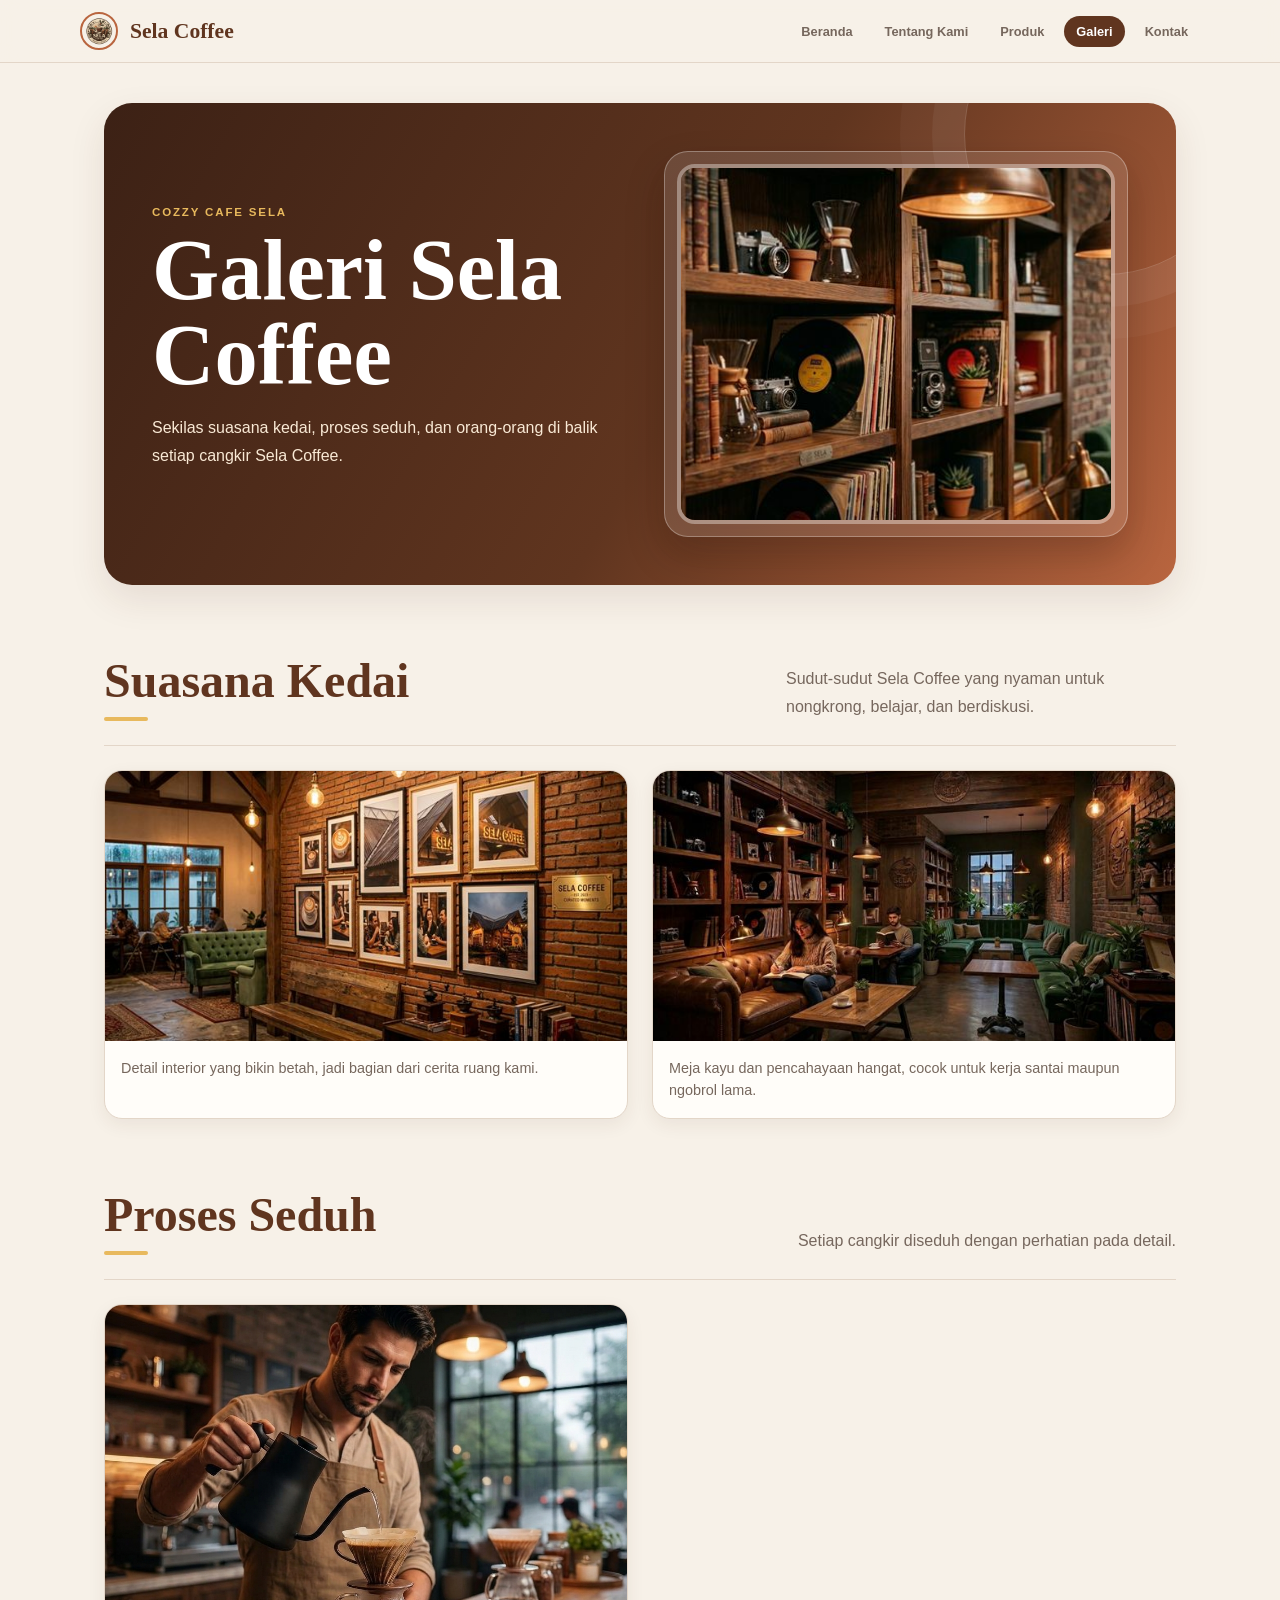
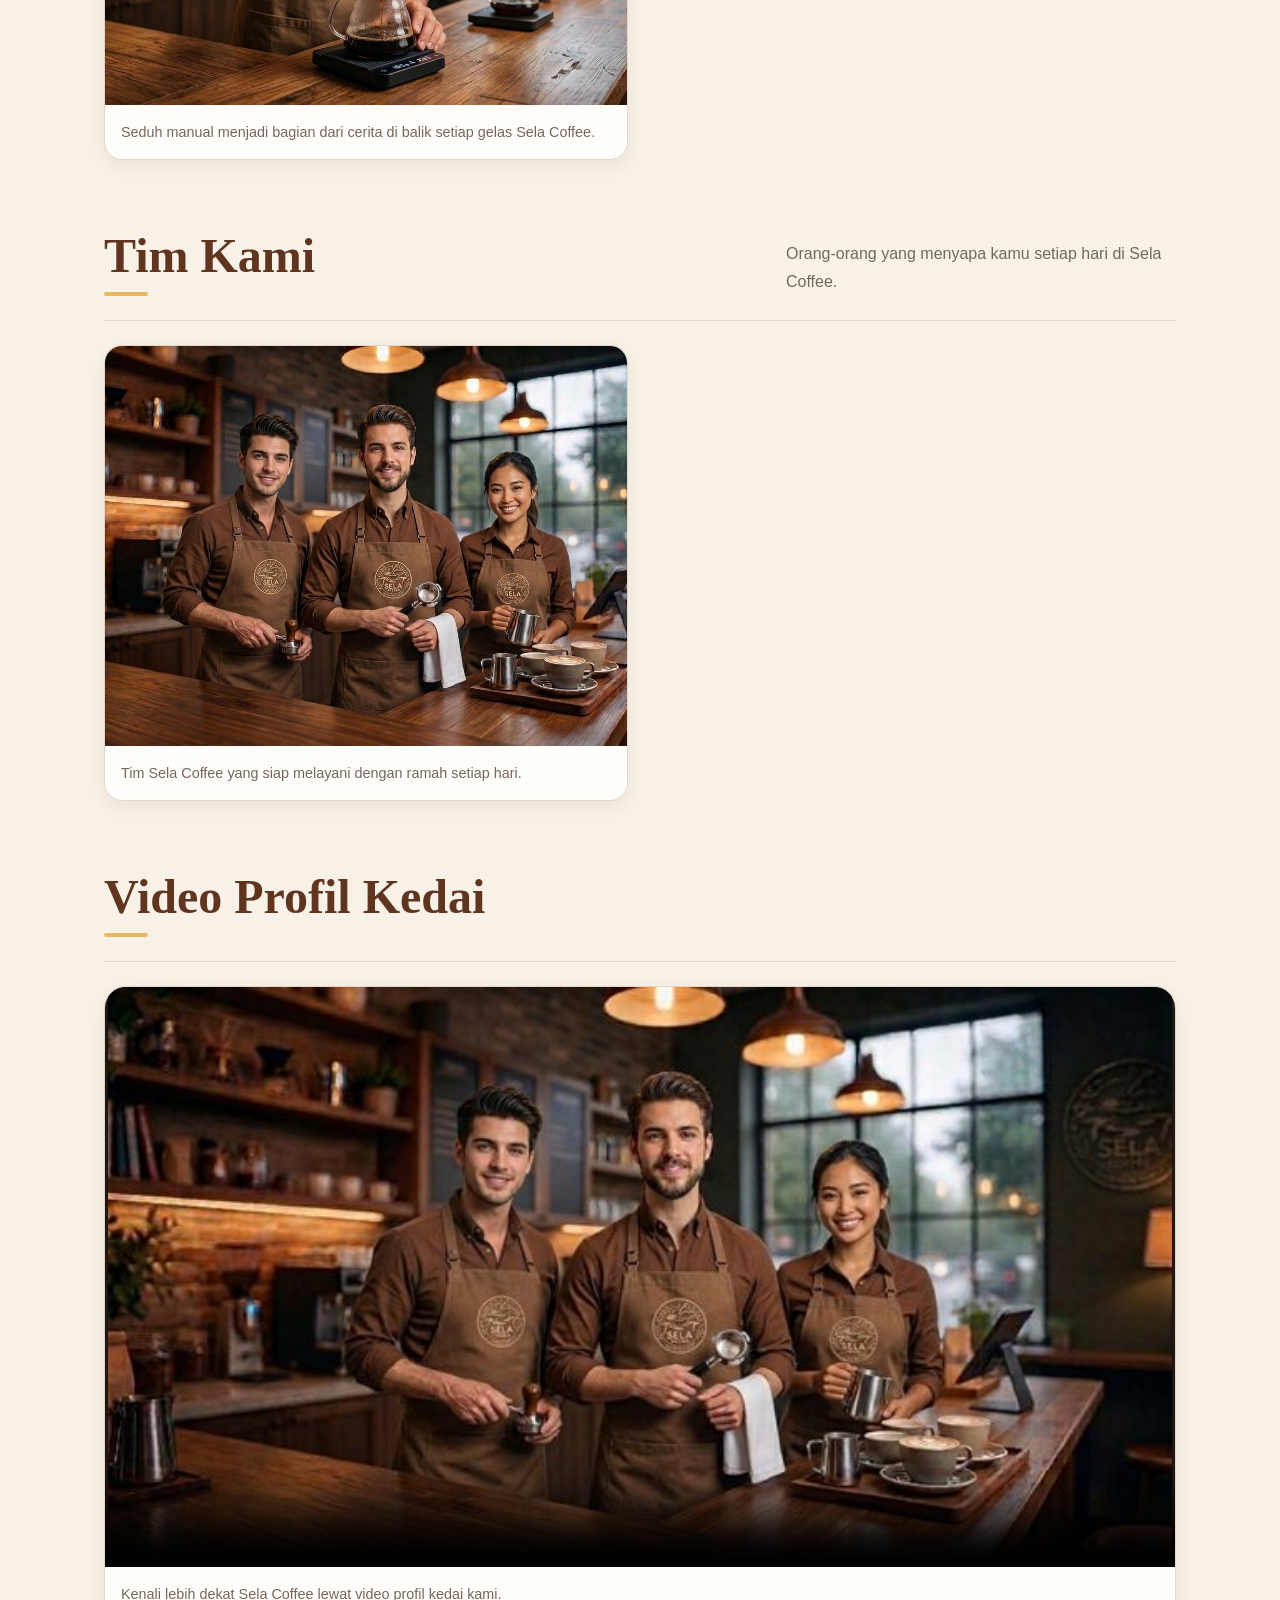
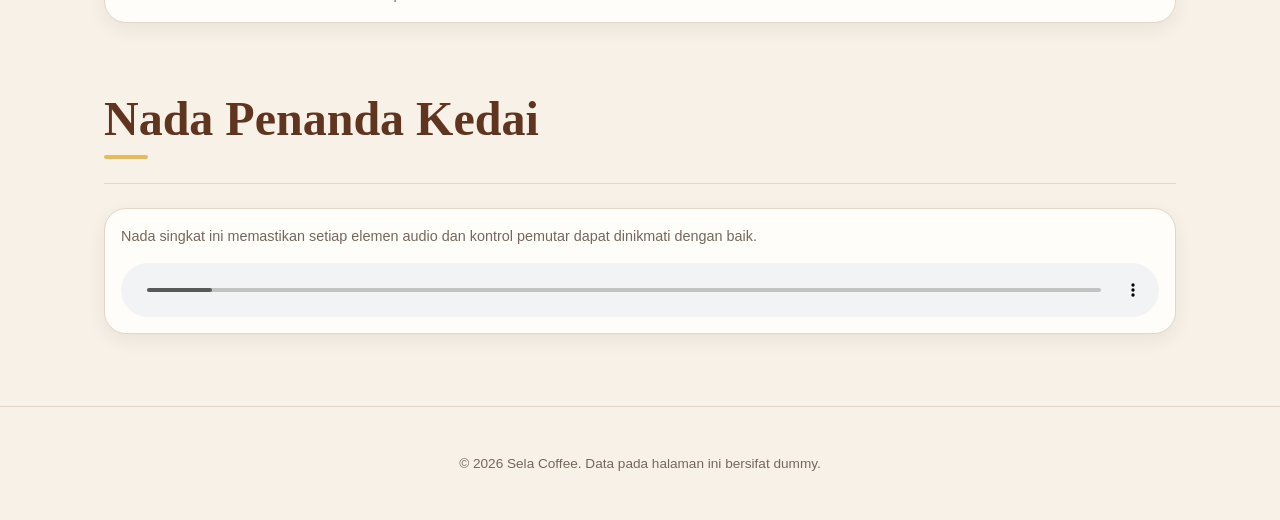
==== commit bdbea768: "P09: Menambahkan App.js dan tampilan produk dinamis" ====
--- a/galeri.html
+++ b/galeri.html
@@ -14,7 +14,10 @@
           <img class="brand-mark" src="asset/gambar/LogoSela.png" srcset="asset/gambar/responsive/logo-96w.png 96w, asset/gambar/responsive/logo-192w.png 192w" sizes="38px" alt="Logo Sela Coffee" width="2700" height="2700" loading="lazy" />
           Sela Coffee
         </a>
-        <ul class="nav-list">
+        <button class="nav-menu-toggle" type="button" aria-controls="nav-menu" aria-expanded="false" aria-label="Buka menu navigasi">
+          <span></span><span></span><span></span>
+        </button>
+        <ul class="nav-list" id="nav-menu">
           <li><a href="index.html">Beranda</a></li>
           <li><a href="tentang.html">Tentang Kami</a></li>
           <li><a href="produk.html">Produk</a></li>
@@ -22,6 +25,7 @@
           <li><a href="kontak.html">Kontak</a></li>
         </ul>
       </nav>
+      <script src="js/app.js" defer></script>
     </header>
 
     <main id="konten" class="page">
--- a/css/style.css
+++ b/css/style.css
@@ -1,8 +1,7 @@
-/* Sela Coffee - visual system + responsive layout P07 (Grid & Flexbox). */
 * { box-sizing: border-box; }
 
 :root {
-  /* Color */
+
   --color-primary: #60351f;
   --color-primary-strong: #3c2115;
   --color-text: #2c211b;
@@ -14,26 +13,22 @@
   --color-focus: #e8b95d;
   --color-accent: #b9653f;
 
-  /* Shadow */
   --shadow: 0 14px 36px rgba(75, 43, 25, .1);
   --shadow-soft: 0 6px 18px rgba(75, 43, 25, .07);
 
-  /* Typography */
   --font-heading: Georgia, "Times New Roman", serif;
   --font-body: "Trebuchet MS", Arial, sans-serif;
 
-  /* Spacing (token P05) */
   --space-1: 4px;
   --space-2: 8px;
   --space-3: 12px;
   --space-4: 16px;
   --space-5: 24px;
-  /* Turunan token P05 (kelipatan skala yang sama, bukan nilai baru) */
-  --space-6: calc(var(--space-4) * 2);  /* 32px */
-  --space-7: calc(var(--space-5) * 2);  /* 48px */
-  --space-8: calc(var(--space-5) * 3);  /* 72px */
-
-  /* Radius */
+
+  --space-6: calc(var(--space-4) * 2);
+  --space-7: calc(var(--space-5) * 2);
+  --space-8: calc(var(--space-5) * 3);
+
   --radius-sm: 8px;
   --radius-md: 12px;
   --radius-lg: 18px;
@@ -45,25 +40,26 @@
 img, video { display: block; max-width: 100%; height: auto; }
 a { color: inherit; }
 
-/* Skip link: absolute karena harus menempel di viewport saat fokus */
 .skip-link { position: absolute; top: -60px; left: var(--space-4); z-index: 100; padding: var(--space-3) var(--space-4); color: #fff; background: var(--color-primary-strong); border-radius: var(--radius-sm); font: 700 .85rem var(--font-body); text-decoration: none; }
 .skip-link:focus { top: var(--space-4); }
 a:focus-visible, button:focus-visible { outline: 3px solid var(--color-focus); outline-offset: 3px; }
 
-/* ---------- Navigasi: FLEXBOX (satu dimensi) ---------- */
 .site-header { position: sticky; top: 0; z-index: 50; padding: var(--space-3) clamp(var(--space-4), 4vw, var(--space-6)); background: rgba(247, 241, 232, .92); border-bottom: 1px solid var(--color-border); backdrop-filter: blur(12px); }
-.nav { display: flex; flex-direction: column; gap: var(--space-3); align-items: flex-start; max-width: 1120px; margin: auto; }
+.nav { display: flex; flex-wrap: wrap; flex-direction: row; gap: var(--space-3); align-items: center; justify-content: space-between; max-width: 1120px; margin: auto; }
 .brand { display: flex; align-items: center; gap: var(--space-3); color: var(--color-primary); font: 700 1.35rem var(--font-heading); text-decoration: none; }
 .brand-mark { width: 38px; height: 38px; object-fit: cover; border: 2px solid var(--color-accent); border-radius: 50%; }
-.nav ul { display: flex; flex-direction: column; gap: var(--space-2); flex-wrap: wrap; margin: 0; padding: 0; list-style: none; }
+.nav-list { display: flex; flex-direction: column; align-items: flex-start; gap: var(--space-2); width: 100%; margin: 0; padding: 0; list-style: none; }
+.nav-menu-toggle { display: none; align-items: center; justify-content: center; flex-direction: column; gap: 5px; width: 44px; height: 44px; padding: var(--space-2); color: var(--color-primary); background: var(--color-surface); border: 1px solid var(--color-border); border-radius: var(--radius-sm); cursor: pointer; }
+.nav-menu-toggle span { display: block; width: 20px; height: 2px; background: currentColor; border-radius: 2px; }
+.nav.is-menu-collapsed .nav-list { display: none; }
+.nav.is-menu-collapsed .nav-list.is-open { display: flex; }
 .nav a:not(.brand) { display: inline-block; padding: var(--space-2) var(--space-3); color: var(--color-muted); border-radius: 999px; font: 700 .8rem var(--font-body); text-decoration: none; transition: .2s ease; }
 .nav a:not(.brand):hover, .nav a:not(.brand)[aria-current="page"], .nav a:not(.brand).active { color: #fff; background: var(--color-primary); }
 
 main, .page { max-width: 1120px; margin: auto; padding: var(--space-5) clamp(var(--space-4), 4vw, var(--space-5)) var(--space-8); }
 
-/* ---------- Hero: GRID mobile-first + FLEX di dalam .hero-content ---------- */
 .hero { position: relative; isolation: isolate; overflow: hidden; display: grid; grid-template-columns: 1fr; align-items: center; gap: var(--space-7); padding: var(--space-6) var(--space-4); color: #fff; background: linear-gradient(120deg, var(--color-primary-strong), var(--color-primary) 55%, var(--color-accent)); border-radius: 0 0 28px 28px; box-shadow: var(--shadow); }
-/* cincin dekoratif menempel pada sudut .hero (containing block = .hero); z-index -1 di dalam stacking context .hero */
+
 .hero::after { content: ""; position: absolute; z-index: -1; right: -80px; bottom: -130px; width: 340px; height: 340px; border: 1px solid rgba(255,255,255,.18); border-radius: 50%; box-shadow: 0 0 0 38px rgba(255,255,255,.04), 0 0 0 76px rgba(255,255,255,.03); }
 .hero-content { display: flex; flex-direction: column; align-items: flex-start; gap: var(--space-4); min-width: 0; }
 .hero-content h1 { margin: 0; font-size: clamp(2.8rem, 7vw, 5.4rem); line-height: .98; }
@@ -79,7 +75,6 @@
 .about-img-wrapper { margin: 0; }
 .about-img { width: min(100%, 620px); height: 310px; object-fit: cover; border: 4px solid rgba(255,255,255,.35); border-radius: var(--radius-lg); box-shadow: var(--shadow); }
 
-/* ---------- Hero halaman dalam (Tentang, Galeri, Kontak): GRID mobile-first ---------- */
 .about-hero { display: grid; grid-template-columns: 1fr; align-items: center; gap: var(--space-7); padding: var(--space-7) 0 var(--space-8); border-bottom: 1px solid var(--color-border); }
 .about-hero h1 { color: var(--color-primary); }
 .about-desc, .section-head p { max-width: 62ch; color: var(--color-muted); font: 1rem/1.75 var(--font-body); }
@@ -95,40 +90,77 @@
 .values-section .section-head h2 { max-width: 360px; }
 .value-item { min-height: 218px; }
 
-/* ---------- Section head: FLEXBOX ---------- */
 .section { padding: var(--space-8) 0 0; }
 .section-head, .heading { display: flex; flex-wrap: wrap; align-items: flex-end; justify-content: space-between; gap: var(--space-5); margin-bottom: var(--space-5); }
 .section-head h2, .heading h2, #profil-title { margin: 0; color: var(--color-primary); font-size: clamp(2rem, 4vw, 3rem); line-height: 1; }
 .section-head p, .intro { max-width: 390px; margin: 0; }
 
-/* ---------- Grid kartu: GRID (baris & kolom) ---------- */
 .values-grid, .contact-grid { display: grid; grid-template-columns: 1fr; gap: var(--space-5); }
 .gallery-grid { display: grid; grid-template-columns: 1fr; gap: var(--space-5); }
 .product-grid { display: grid; grid-template-columns: 1fr; gap: var(--space-5); }
+.js-product-grid {
+  display: grid;
+  grid-template-columns: repeat(auto-fit, minmax(14rem, 1fr));
+  gap: var(--space-4);
+}
+.js-product-card {
+  padding: var(--space-4);
+  border: 1px solid var(--color-border);
+  border-radius: var(--radius-lg);
+  background: var(--color-surface);
+}
+.stock-badge {
+  display: inline-flex;
+  margin-block-start: var(--space-2);
+  padding: 0.25rem 0.6rem;
+  border-radius: 999px;
+  font-size: 0.85rem;
+  font-weight: 700;
+  background: #dcfce7;
+  color: #166534;
+}
+.stock-badge.warning {
+  background: #fef3c7;
+  color: #92400e;
+}
+.featured-badge {
+  display: inline-flex;
+  margin-block-end: var(--space-2);
+  padding: 0.25rem 0.6rem;
+  border-radius: 999px;
+  font: 700 0.75rem var(--font-body);
+  color: #fff;
+  background: var(--color-accent);
+}
+.js-product-card h3 { margin: 0 0 var(--space-2); color: var(--color-primary); font-size: 1.1rem; }
+.js-product-card p { margin: 0 0 var(--space-2); color: var(--color-muted); font: .83rem/1.5 var(--font-body); }
+.js-product-card .price { color: var(--color-accent); font: 700 .9rem var(--font-body); }
+.price-old { color: var(--color-muted); font-weight: 400; text-decoration: line-through; }
+.discount-badge { display: inline-block; margin-left: var(--space-2); padding: 0.1rem 0.5rem; color: #92400e; background: #fef3c7; border-radius: 999px; font: 700 .72rem var(--font-body); }
+.stock-badge.empty {
+  background: #fee2e2;
+  color: #991b1b;
+}
 .value-item, .contact-item { padding: var(--space-5); background: var(--color-surface); border: 1px solid var(--color-border); border-radius: var(--radius-lg); box-shadow: var(--shadow-soft); }
 .value-icon { width: 40px; height: 40px; margin-bottom: var(--space-4); color: var(--color-accent); }
 .value-item h3, .contact-item h3 { margin: 0 0 var(--space-2); color: var(--color-primary); font-size: 1.15rem; }
 .value-item p, .contact-item p { margin: 0; color: var(--color-muted); font: .9rem/1.6 var(--font-body); }
 
-/* ---------- Profil Singkat: GRID dengan named areas ---------- */
 #profil { display: grid; grid-template-columns: 1fr; grid-template-rows: auto; grid-template-areas: "judul" "foto" "teks" "daftar"; gap: var(--space-4) var(--space-7); align-items: start; padding: var(--space-8) 0 0; }
 #profil-title { grid-area: judul; }
 #profil .profile-image { grid-area: foto; width: 100%; height: 500px; object-fit: cover; border: 8px solid var(--color-surface); border-radius: var(--radius-xl); box-shadow: var(--shadow); }
 #profil > p { grid-area: teks; margin: 0; color: var(--color-muted); font: 1rem/1.75 var(--font-body); }
 #profil > ul { grid-area: daftar; }
-/* daftar vertikal = satu dimensi -> FLEXBOX */
+
 #profil > ul, .category-list { display: flex; flex-direction: column; gap: var(--space-3); margin: 0; padding: 0; list-style: none; }
 .category-list { max-width: 700px; }
 #profil > ul li, .category-list li { padding: var(--space-3) var(--space-4); color: var(--color-text); background: var(--color-surface); border: 1px solid var(--color-border); border-radius: var(--radius-md); font: .9rem/1.5 var(--font-body); }
 
-/* ---------- Filter menu: FLEXBOX ---------- */
 .filters { display: flex; flex-wrap: wrap; gap: var(--space-3); margin-bottom: var(--space-5); }
 .visually-hidden { position: absolute; width: 1px; height: 1px; padding: 0; margin: -1px; overflow: hidden; clip: rect(0, 0, 0, 0); white-space: nowrap; border: 0; }
 .filter { color: var(--color-muted); background: transparent; border: 1px solid var(--color-border); }
 .filter:hover, .filter.active { color: #fff; background: var(--color-primary); box-shadow: none; }
 
-/* ---------- Kartu produk ---------- */
-/* Card vertikal = FLEXBOX column. position: relative = containing block untuk .product-badge */
 .card, .product-card, .media-card { overflow: hidden; margin: 0; background: var(--color-surface); border: 1px solid var(--color-border); border-radius: var(--radius-lg); box-shadow: var(--shadow-soft); transition: transform .2s, box-shadow .2s; }
 .product-card { position: relative; display: flex; flex-direction: column; }
 .card:hover, .product-card:hover, .media-card:hover { transform: translateY(-5px); box-shadow: var(--shadow); }
@@ -136,7 +168,7 @@
 .pic { height: 190px; overflow: hidden; }
 .pic img, .product-card img { width: 100%; height: 100%; object-fit: cover; }
 .product-card > img { height: 220px; }
-/* Badge: absolute terhadap .product-card (relative) */
+
 .product-badge { position: absolute; top: var(--space-3); left: var(--space-3); z-index: 1; padding: var(--space-1) var(--space-2); color: #fff; background: var(--color-accent); border-radius: 999px; font: 700 .68rem var(--font-body); }
 .card-body, .product-card figcaption { display: flex; flex: 1; flex-direction: column; gap: var(--space-3); padding: var(--space-4); }
 .card-info { display: flex; flex-direction: column; gap: var(--space-2); }
@@ -145,12 +177,11 @@
 .product-header { display: flex; align-items: baseline; justify-content: space-between; gap: var(--space-3); }
 .product-header .price { white-space: nowrap; }
 .price, .price-cell { color: var(--color-accent); font: 700 .9rem var(--font-body); }
-/* Aksi card: FLEXBOX row (main axis horizontal), wrap + rata tengah; selalu di dasar card */
+
 .card-actions { display: flex; flex-wrap: wrap; align-items: center; justify-content: space-between; gap: var(--space-3); margin-top: auto; }
 .card-link { padding: var(--space-2) var(--space-4); color: #fff; background: var(--color-primary); border-radius: 999px; font: 700 .78rem var(--font-body); text-decoration: none; transition: background .2s; }
 .card-link:hover { background: var(--color-primary-strong); }
 
-/* ---------- Intro menu (Produk): GRID ---------- */
 .menu-intro { align-items: stretch; }
 .menu-intro .about-copy { display: flex; flex-direction: column; justify-content: center; }
 .category-cards { display: grid; grid-template-columns: 1fr; gap: var(--space-4); }
@@ -160,7 +191,6 @@
 .category-card h3 { margin: 0 0 var(--space-1); color: var(--color-primary); font-size: 1.05rem; }
 .category-card p { margin: 0; color: var(--color-muted); font: .8rem/1.5 var(--font-body); }
 
-/* ---------- Kontak ---------- */
 .contact-grid { margin-bottom: var(--space-7); }
 .contact-item a { color: var(--color-accent); font-weight: 700; text-decoration: none; border-bottom: 2px solid var(--color-focus); }
 .contact-layout { display: grid; grid-template-columns: 1fr; align-items: start; gap: var(--space-5); }
@@ -179,7 +209,7 @@
 .choice { display: flex; align-items: flex-start; gap: var(--space-2); min-width: 0; padding: var(--space-2) var(--space-3); background: var(--color-surface-soft); border: 1px solid var(--color-border); border-radius: 9px; }
 .choice input { flex: 0 0 auto; width: 16px; height: 16px; margin: var(--space-1) 0 0; accent-color: var(--color-accent); }
 .choice label { margin: 0; color: var(--color-text); font: .82rem/1.45 var(--font-body); }
-/* Aksi form: FLEXBOX row */
+
 .form-actions { display: flex; flex-wrap: wrap; align-items: center; justify-content: flex-start; gap: var(--space-3); }
 .form-actions button { min-width: 180px; }
 .contact-side { display: flex; flex-direction: column; gap: var(--space-4); }
@@ -195,7 +225,6 @@
 .aside-note h2 { margin: 0 0 var(--space-2); color: var(--color-primary); font-size: 1.5rem; }
 .aside-note p { margin: 0; color: var(--color-muted); font: 1rem/1.7 var(--font-body); }
 
-/* ---------- Tabel ---------- */
 .table-wrap, .price-table-wrap { overflow-x: auto; border: 1px solid var(--color-border); border-radius: var(--radius-lg); box-shadow: var(--shadow-soft); }
 .table-scroll { max-width: 100%; overflow-x: auto; }
 .table-scroll:focus-visible { outline: 3px solid var(--color-focus); outline-offset: 3px; }
@@ -207,7 +236,6 @@
 tbody tr:last-child th, tbody tr:last-child td { border-bottom: 0; }
 tbody tr:hover { background: var(--color-surface-soft); }
 
-/* ---------- Galeri ---------- */
 .gallery-section { padding-top: var(--space-8); }
 .gallery-hero + .gallery-section { padding-top: var(--space-8); }
 .gallery-section .section-head { padding-bottom: var(--space-5); border-bottom: 1px solid var(--color-border); }
@@ -227,7 +255,6 @@
 .site-footer { padding: var(--space-6) var(--space-5); color: var(--color-muted); text-align: center; border-top: 1px solid var(--color-border); font: .85rem/1.6 var(--font-body); }
 
 @media (min-width: 42rem) {
-  .nav ul { flex-direction: row; }
   .gallery-grid { grid-template-columns: repeat(2, minmax(0, 1fr)); }
   .values-grid, .contact-grid { grid-template-columns: repeat(2, minmax(0, 1fr)); }
   .category-cards { grid-template-columns: repeat(2, minmax(0, 1fr)); }
@@ -245,7 +272,11 @@
 }
 
 @media (min-width: 60rem) {
-  .nav { flex-direction: row; align-items: center; justify-content: space-between; }
+  .nav-list { flex-direction: row; align-items: center; justify-content: flex-end; width: auto; }
   .product-grid { grid-template-columns: repeat(3, minmax(0, 1fr)); }
   .values-grid, .contact-grid { grid-template-columns: repeat(3, minmax(0, 1fr)); }
+}
+
+@media (max-width: 59.999rem) {
+  .nav-menu-toggle { display: inline-flex; }
 }
